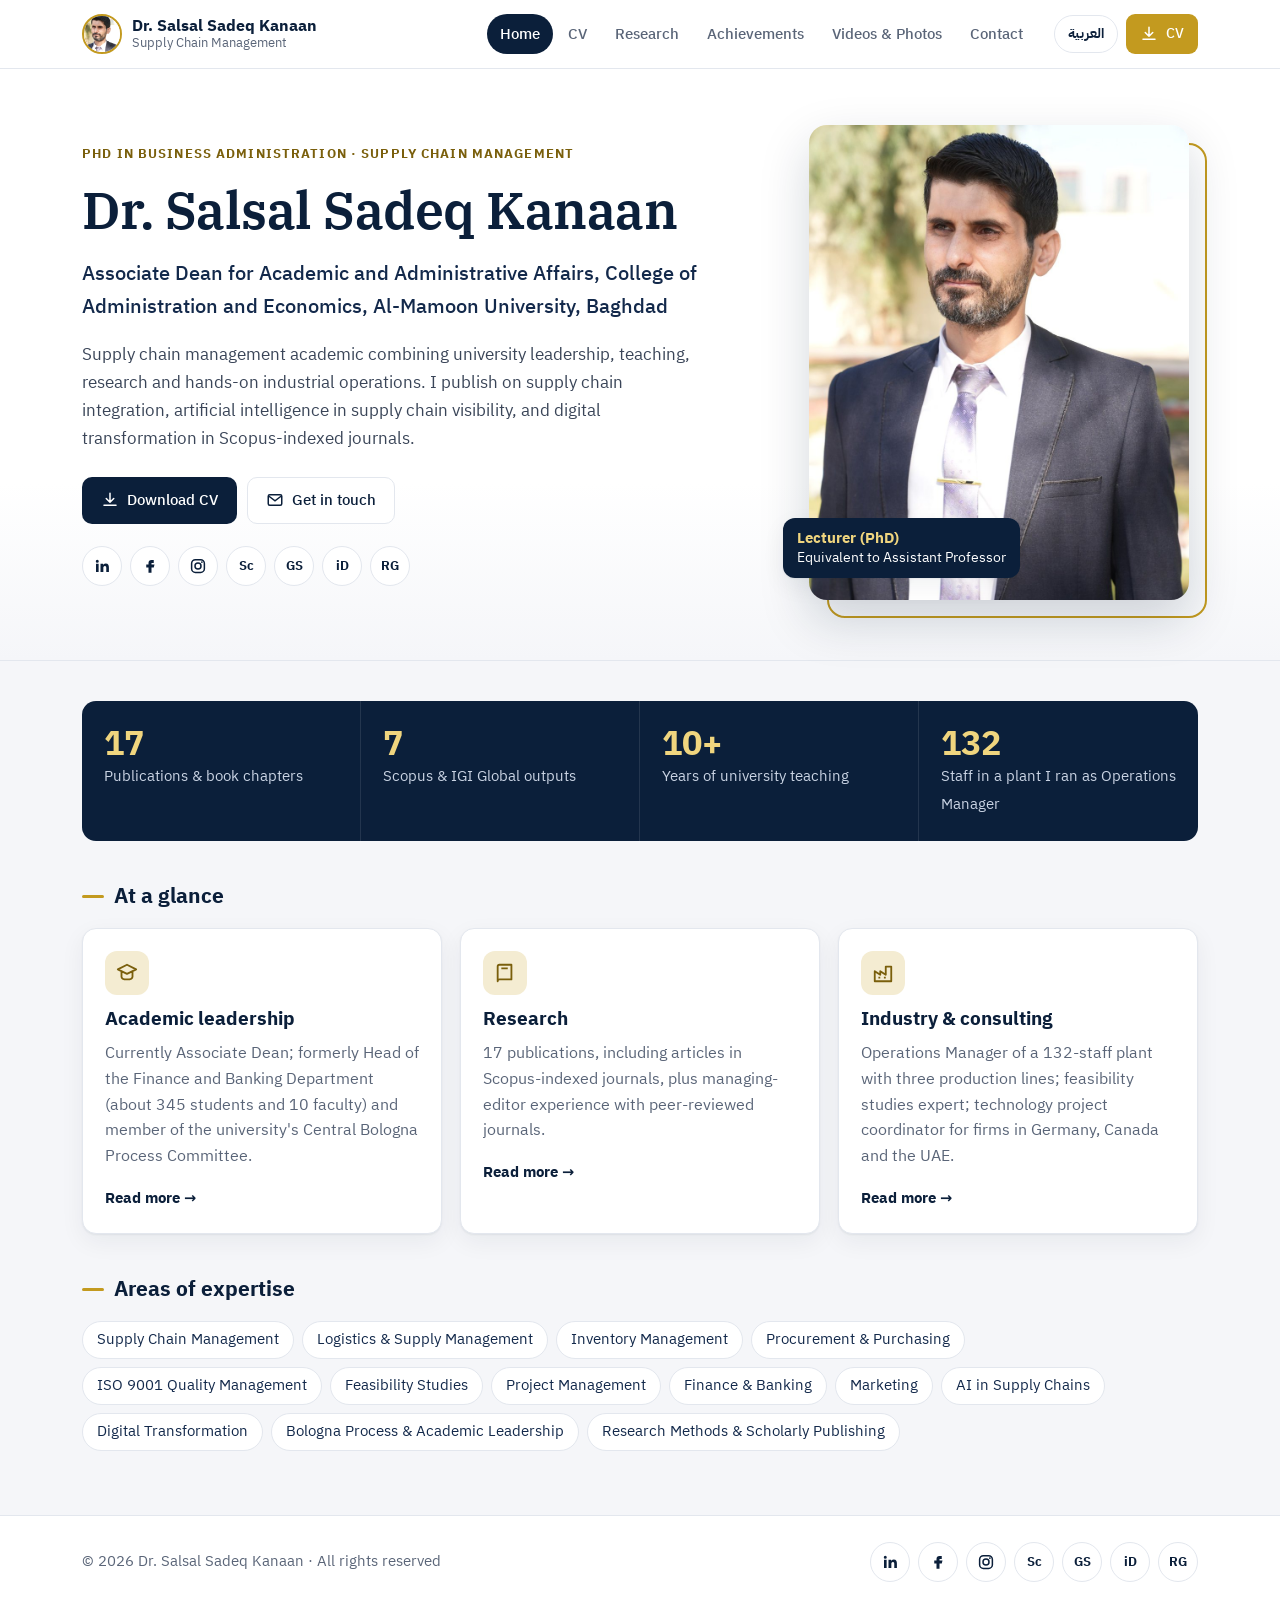
==== en/index.html @ 73098667 "Add files via upload" ====
<!DOCTYPE html>
<html lang="en" dir="ltr">
<head>
<meta charset="utf-8">
<meta name="viewport" content="width=device-width, initial-scale=1">
<title>Dr. Salsal Sadeq Kanaan | Supply Chain Management Academic, Al-Mamoon University</title>
<meta name="description" content="Official website of Dr. Salsal Sadeq Kanaan, PhD in Business Administration (Supply Chain Management) and Associate Dean of the College of Administration and Economics, Al-Mamoon University, Baghdad. CV, Scopus publications, achievements and videos.">
<meta name="author" content="Salsal Sadeq Kanaan">
<meta name="robots" content="index, follow, max-image-preview:large">
<!-- Google Search Console: paste the verification tag here -->
<link rel="canonical" href="https://drsalsalkanaan.github.io/en/">
<link rel="alternate" hreflang="ar" href="https://drsalsalkanaan.github.io/">
<link rel="alternate" hreflang="en" href="https://drsalsalkanaan.github.io/en/">
<link rel="alternate" hreflang="x-default" href="https://drsalsalkanaan.github.io/">
<meta property="og:type" content="profile">
<meta property="og:title" content="Dr. Salsal Sadeq Kanaan | Supply Chain Management Academic, Al-Mamoon University">
<meta property="og:description" content="Official website of Dr. Salsal Sadeq Kanaan, PhD in Business Administration (Supply Chain Management) and Associate Dean of the College of Administration and Economics, Al-Mamoon University, Baghdad. CV, Scopus publications, achievements and videos.">
<meta property="og:url" content="https://drsalsalkanaan.github.io/en/">
<meta property="og:image" content="https://drsalsalkanaan.github.io/assets/img/og-image.jpg">
<meta property="og:image:width" content="1200"><meta property="og:image:height" content="630">
<meta property="og:locale" content="en_US">
<meta property="profile:first_name" content="Salsal"><meta property="profile:last_name" content="Kanaan">
<meta name="twitter:card" content="summary_large_image">
<meta name="theme-color" content="#0b1f3a">
<link rel="icon" href="../favicon.svg" type="image/svg+xml">
<link rel="apple-touch-icon" href="../assets/img/avatar.jpg">
<link rel="preload" href="../assets/fonts/ibm-plex-sans-arabic-latin-400-normal.woff2" as="font" type="font/woff2" crossorigin>
<link rel="stylesheet" href="../assets/css/style.css">
<script>document.documentElement.classList.add('js')</script>
<script type="application/ld+json">{"@context": "https://schema.org", "@graph": [{"@type": "Person", "@id": "https://drsalsalkanaan.github.io/#person", "name": "Salsal Sadeq Kanaan", "alternateName": ["Dr. Salsal Sadeq Kanaan", "Salsal Sadek Kanaan", "Salsal S. Kanaan", "Salsal Kanaan", "سلسل صادق كنعان", "د. سلسل صادق كنعان", "سلسل كنعان"], "honorificPrefix": "Dr.", "url": "https://drsalsalkanaan.github.io/", "image": "https://drsalsalkanaan.github.io/assets/img/portrait-hero.jpg", "jobTitle": "Associate Dean for Academic and Administrative Affairs", "description": "Official website of Dr. Salsal Sadeq Kanaan, PhD in Business Administration (Supply Chain Management) and Associate Dean of the College of Administration and Economics, Al-Mamoon University, Baghdad. CV, Scopus publications, achievements and videos.", "worksFor": {"@type": "CollegeOrUniversity", "name": "Al-Mamoon University", "alternateName": "جامعة المأمون", "address": {"@type": "PostalAddress", "addressLocality": "Baghdad", "addressCountry": "IQ"}}, "alumniOf": {"@type": "CollegeOrUniversity", "name": "Tartous University", "alternateName": "جامعة طرطوس"}, "hasCredential": {"@type": "EducationalOccupationalCredential", "credentialCategory": "degree", "name": "PhD in Business Administration (Supply Chain Management)"}, "knowsAbout": ["Supply Chain Management", "Logistics", "Procurement", "Inventory Management", "Feasibility Studies", "Project Management", "Finance and Banking", "Digital Transformation", "Artificial Intelligence in Supply Chains", "ISO 9001", "Academic Leadership", "إدارة سلسلة التوريد", "اللوجستيات", "دراسات الجدوى"], "knowsLanguage": ["ar", "en"], "email": "mailto:salsalkanaan1990@gmail.com", "sameAs": ["https://www.linkedin.com/in/dr-salsal-kanaan/", "https://www.facebook.com/salsal.sk/", "https://www.instagram.com/salsalkanaan/", "https://scholar.google.com/citations?user=IkMOCCoAAAAJ", "https://www.scopus.com/authid/detail.uri?authorId=60765984000", "https://orcid.org/0000-0002-7670-7403", "https://www.researchgate.net/profile/Salsal-Kanaan-3"]}, {"@type": "ProfilePage", "@id": "https://drsalsalkanaan.github.io/en/#page", "url": "https://drsalsalkanaan.github.io/en/", "name": "Dr. Salsal Sadeq Kanaan | Supply Chain Management Academic, Al-Mamoon University", "inLanguage": "en", "dateModified": "2026-11-08", "mainEntity": {"@id": "https://drsalsalkanaan.github.io/#person"}}, {"@type": "ScholarlyArticle", "headline": "Analysing the critical role of data governance in shaping Iraq's smart city future", "datePublished": "2026", "author": {"@id": "https://drsalsalkanaan.github.io/#person"}, "sameAs": "https://doi.org/10.1504/IJBIS.2026.153752"}, {"@type": "Chapter", "headline": "Assessing customer trust in AI-driven marketing: Strategies for enhanced customer experience", "datePublished": "2026", "author": {"@id": "https://drsalsalkanaan.github.io/#person"}, "sameAs": "https://doi.org/10.4018/979-8-2600-1508-7.ch005"}, {"@type": "ScholarlyArticle", "headline": "Supply chain integration based on big data, Internet of Things, marketing intelligence, and knowledge sharing: A case study of Snowa Company in Iran", "datePublished": "2025", "author": {"@id": "https://drsalsalkanaan.github.io/#person"}, "sameAs": "https://doi.org/10.1080/16258312.2025.2513214"}]}</script>
</head>
<body>
<header class="site-header">
 <div class="wrap hbar">
  <a class="brand" href="#home" data-tab="home"><img src="../assets/img/avatar.jpg" alt="" width="40" height="40"><span><b>Dr. Salsal Sadeq Kanaan</b><small>Supply Chain Management</small></span></a>
  <nav class="tabs" role="tablist" aria-label="Sections"><a class="tab" href="#home" data-tab="home" role="tab" aria-selected="true" aria-controls="home">Home</a><a class="tab" href="#cv" data-tab="cv" role="tab" aria-selected="false" aria-controls="cv">CV</a><a class="tab" href="#research" data-tab="research" role="tab" aria-selected="false" aria-controls="research">Research</a><a class="tab" href="#achievements" data-tab="achievements" role="tab" aria-selected="false" aria-controls="achievements">Achievements</a><a class="tab" href="#media" data-tab="media" role="tab" aria-selected="false" aria-controls="media">Videos & Photos</a><a class="tab" href="#contact" data-tab="contact" role="tab" aria-selected="false" aria-controls="contact">Contact</a></nav>
  <div class="hactions"><a class="lang" href="../" hreflang="ar" lang="ar">العربية</a>
  <a class="btn btn-gold btn-sm" href="../assets/cv/Salsal-Kanaan-CV-EN.pdf" download><svg viewBox="0 0 24 24" aria-hidden="true"><path d="M12 3v12m0 0-5-5m5 5 5-5M4 19h16" fill="none" stroke="currentColor" stroke-width="2" stroke-linecap="round" stroke-linejoin="round"/></svg><span>CV</span></a></div>
 </div>
</header>
<main>

<section id="home" class="panel active" role="tabpanel" aria-label="Home">
 <div class="hero"><div class="wrap hero-grid">
  <div>
   <span class="eyebrow">PhD in Business Administration · Supply Chain Management</span>
   <h1>Dr. Salsal Sadeq Kanaan</h1>
   <p class="role">Associate Dean for Academic and Administrative Affairs, College of Administration and Economics, Al-Mamoon University, Baghdad</p>
   <p class="lead">Supply chain management academic combining university leadership, teaching, research and hands-on industrial operations. I publish on supply chain integration, artificial intelligence in supply chain visibility, and digital transformation in Scopus-indexed journals.</p>
   <div class="ctas"><a class="btn btn-primary" href="../assets/cv/Salsal-Kanaan-CV-EN.pdf" download><svg viewBox="0 0 24 24" aria-hidden="true"><path d="M12 3v12m0 0-5-5m5 5 5-5M4 19h16" fill="none" stroke="currentColor" stroke-width="2" stroke-linecap="round" stroke-linejoin="round"/></svg>Download CV</a>
   <a class="btn btn-ghost" href="#contact" data-goto="contact"><svg viewBox="0 0 24 24" aria-hidden="true"><rect x="3" y="5" width="18" height="14" rx="2" fill="none" stroke="currentColor" stroke-width="2"/><path d="m4 7 8 6 8-6" fill="none" stroke="currentColor" stroke-width="2"/></svg>Get in touch</a></div>
   <div class="socials"><a class="soc" href="https://www.linkedin.com/in/dr-salsal-kanaan/" target="_blank" rel="me noopener" aria-label="LinkedIn" title="LinkedIn"><svg viewBox="0 0 24 24" aria-hidden="true"><path d="M4 9h3.5v11H4zM5.7 3.5a2 2 0 1 1 0 4 2 2 0 0 1 0-4zM10 9h3.4v1.6c.5-.9 1.7-1.9 3.5-1.9 3.6 0 4.3 2.3 4.3 5.4V20h-3.5v-5.2c0-1.3 0-2.9-1.8-2.9s-2.1 1.4-2.1 2.8V20H10z" fill="currentColor"/></svg></a><a class="soc" href="https://www.facebook.com/salsal.sk/" target="_blank" rel="me noopener" aria-label="Facebook" title="Facebook"><svg viewBox="0 0 24 24" aria-hidden="true"><path d="M14 8h3V4h-3a4 4 0 0 0-4 4v2H7v4h3v7h4v-7h3l1-4h-4V8z" fill="currentColor"/></svg></a><a class="soc" href="https://www.instagram.com/salsalkanaan/" target="_blank" rel="me noopener" aria-label="Instagram" title="Instagram"><svg viewBox="0 0 24 24" aria-hidden="true"><rect x="3.5" y="3.5" width="17" height="17" rx="5" fill="none" stroke="currentColor" stroke-width="2"/><circle cx="12" cy="12" r="4" fill="none" stroke="currentColor" stroke-width="2"/><circle cx="17.2" cy="6.8" r="1.2" fill="currentColor"/></svg></a><a class="soc" href="https://www.scopus.com/authid/detail.uri?authorId=60765984000" target="_blank" rel="me noopener" aria-label="Scopus" title="Scopus">Sc</a><a class="soc" href="https://scholar.google.com/citations?user=IkMOCCoAAAAJ" target="_blank" rel="me noopener" aria-label="Google Scholar" title="Google Scholar">GS</a><a class="soc" href="https://orcid.org/0000-0002-7670-7403" target="_blank" rel="me noopener" aria-label="ORCID" title="ORCID">iD</a><a class="soc" href="https://www.researchgate.net/profile/Salsal-Kanaan-3" target="_blank" rel="me noopener" aria-label="ResearchGate" title="ResearchGate">RG</a></div>
  </div>
  <div class="portrait"><img src="../assets/img/portrait-hero.jpg" alt="Dr. Salsal Sadeq Kanaan" width="900" height="1125" fetchpriority="high">
   <div class="badge-float"><b>Lecturer (PhD)</b>Equivalent to Assistant Professor</div></div>
 </div></div>
 <div class="wrap">
  <div class="stats"><div class="stat"><b dir="ltr">17</b><span>Publications & book chapters</span></div><div class="stat"><b dir="ltr">7</b><span>Scopus & IGI Global outputs</span></div><div class="stat"><b dir="ltr">10+</b><span>Years of university teaching</span></div><div class="stat"><b dir="ltr">132</b><span>Staff in a plant I ran as Operations Manager</span></div></div>
  <h2 class="sub">At a glance</h2>
  <div class="grid-3"><div class="card hl"><div class="ico"><svg viewBox="0 0 24 24" aria-hidden="true"><path d="M12 3 2 8l10 5 10-5-10-5zM6 10.5V16c0 1.7 2.7 3 6 3s6-1.3 6-3v-5.5" fill="none" stroke="currentColor" stroke-width="2" stroke-linejoin="round"/></svg></div><h3>Academic leadership</h3><p>Currently Associate Dean; formerly Head of the Finance and Banking Department (about 345 students and 10 faculty) and member of the university's Central Bologna Process Committee.</p><a class="link-more" href="#cv" data-goto="cv">Read more →</a></div><div class="card hl"><div class="ico"><svg viewBox="0 0 24 24" aria-hidden="true"><path d="M4 5a2 2 0 0 1 2-2h13v16H6a2 2 0 0 0-2 2zM4 5v16M8 7h7" fill="none" stroke="currentColor" stroke-width="2" stroke-linejoin="round"/></svg></div><h3>Research</h3><p>17 publications, including articles in Scopus-indexed journals, plus managing-editor experience with peer-reviewed journals.</p><a class="link-more" href="#research" data-goto="research">Read more →</a></div><div class="card hl"><div class="ico"><svg viewBox="0 0 24 24" aria-hidden="true"><path d="M3 21V10l6 4V10l6 4V5h6v16zM7 17h2m4 0h2" fill="none" stroke="currentColor" stroke-width="2" stroke-linejoin="round"/></svg></div><h3>Industry & consulting</h3><p>Operations Manager of a 132-staff plant with three production lines; feasibility studies expert; technology project coordinator for firms in Germany, Canada and the UAE.</p><a class="link-more" href="#cv" data-goto="cv">Read more →</a></div></div>
  <h2 class="sub">Areas of expertise</h2>
  <div class="chips"><span class="chip">Supply Chain Management</span><span class="chip">Logistics & Supply Management</span><span class="chip">Inventory Management</span><span class="chip">Procurement & Purchasing</span><span class="chip">ISO 9001 Quality Management</span><span class="chip">Feasibility Studies</span><span class="chip">Project Management</span><span class="chip">Finance & Banking</span><span class="chip">Marketing</span><span class="chip">AI in Supply Chains</span><span class="chip">Digital Transformation</span><span class="chip">Bologna Process & Academic Leadership</span><span class="chip">Research Methods & Scholarly Publishing</span></div>
 </div>
</section>

<section id="cv" class="panel" role="tabpanel" aria-label="Curriculum Vitae"><div class="wrap">
 <div class="ptitle"><div><span class="eyebrow">CV</span><h2>Curriculum Vitae</h2><p>Education, academic leadership, teaching, and professional experience.</p></div>
 <a class="btn btn-primary" href="../assets/cv/Salsal-Kanaan-CV-EN.pdf" download><svg viewBox="0 0 24 24" aria-hidden="true"><path d="M12 3v12m0 0-5-5m5 5 5-5M4 19h16" fill="none" stroke="currentColor" stroke-width="2" stroke-linecap="round" stroke-linejoin="round"/></svg>Download CV</a></div>
 <h3 class="sub">Education</h3><div class="grid-3"><div class="card edu"><span class="deg">PhD</span><h3>PhD in Business Administration (Supply Chain Management)</h3><div class="meta">Tartous University, Syria · 2016–2019 · Excellent (90%)</div><p class=thesis>Dissertation: The Role of Supply Chain Integration in Firm Performance: A Survey of Pharmaceutical Companies in Syria.</p></div><div class="card edu"><span class="deg">MSc</span><h3>MSc in Business Administration</h3><div class="meta">Tartous University, Syria · 2013–2016 · Excellent (88.8%)</div><p class=thesis>Thesis: The Role of Administrative Leadership in Crisis Management: A Study of Tourism Organizations on the Syrian Coast.</p></div><div class="card edu"><span class="deg">BSc</span><h3>BSc in Economics (Business Administration)</h3><div class="meta">Tartous University, Syria · 2008–2012 · Very Good (82.82%)</div></div></div>
 <h3 class="sub">Academic Leadership & Administration</h3><ol class="tl"><li class="tl-item now"><div class="tl-card"><div class="tl-head"><h3>Associate Dean for Academic and Administrative Affairs</h3><span class="when">Sep 2026 – Present</span></div><p class="where">College of Administration and Economics, Al-Mamoon University, Iraq</p><ul><li>Lead academic planning: develop teaching plans, coordinate timetables and oversee each department's implementation.</li><li>Manage final examinations, the handling of examination papers and the release of grades.</li><li>Chair the college's disciplinary committee and various administrative committees.</li><li>Supervise student activities and student psychological counseling.</li></ul></div></li><li class="tl-item"><div class="tl-card"><div class="tl-head"><h3>Head of Department, Finance and Banking</h3><span class="when">Sep 2025 – Sep 2026</span></div><p class="where">Al-Mamoon University, Iraq</p><ul><li>Led a department of about 345 students and 10 faculty members across academic and administrative affairs.</li><li>Supervised the Student Information System and Bologna Process implementation.</li><li>Organized practical training, student volunteer campaigns, trips and activities.</li><li>Coordinated agreements and conferences with Malaysian universities on behalf of the University Presidency.</li></ul></div></li><li class="tl-item"><div class="tl-card"><div class="tl-head"><h3>Member, Purchasing and Supply Committee</h3><span class="when">Sep 2025 – Sep 2026</span></div><p class="where">Al-Mamoon University, Iraq</p><ul><li>Designed the university's purchasing procedure and tracked departmental requirements.</li><li>Worked with about 20 suppliers a year, soliciting quotations and exploring the market with Finance and the warehouses.</li></ul></div></li><li class="tl-item"><div class="tl-card"><div class="tl-head"><h3>Member, Central Committee for the Bologna Process</h3><span class="when">2023 – 2025</span></div><p class="where">Al-Mamoon University, Iraq</p><ul><li>Direct supervisor of Bologna Process implementation in the Accounting Department.</li></ul></div></li></ol>
 <h3 class="sub">Teaching Experience</h3><ol class="tl"><li class="tl-item"><div class="tl-card"><div class="tl-head"><h3>Lecturer, Department of Business Administration</h3><span class="when">Nov 2023 – Sep 2025</span></div><p class="where">Al-Mamoon University, Iraq</p><ul><li>Courses: Supply (Logistics) Management; Inventory Management; Principles of Management; Principles of Marketing; Marketing Research; Statistics I & II; Research Methodology and Ethics; Readings in Management and in Finance & Banking (English); Computer Applications.</li><li>Supervised 4–5 graduation project groups each year.</li><li>Member of the Scientific Committee and the Academic Advising Committee, Finance and Banking.</li></ul></div></li><li class="tl-item"><div class="tl-card"><div class="tl-head"><h3>Faculty Member, Department of Business Administration</h3><span class="when">2022 – Oct 2023</span></div><p class="where">Tartous University, Syria</p><ul><li>Courses: Modern Trends in Marketing (Master's); Supply Chain Management; Quality Management; Administrative Development; Financial Management; Customer Service; Human Resource Management; Economic Feasibility Studies.</li><li>Taught at the postgraduate level.</li></ul></div></li><li class="tl-item"><div class="tl-card"><div class="tl-head"><h3>Lecturer, Faculty of Tourism</h3><span class="when">From 2015</span></div><p class="where">Tartous University, Syria</p><ul><li>Courses: Cost Accounting; Crisis Management; Tourism Market Research; Tourism Marketing.</li></ul></div></li></ol>
 <h3 class="sub">Industry & Consulting Experience</h3><ol class="tl"><li class="tl-item"><div class="tl-card"><div class="tl-head"><h3>Technical Project Manager (remote)</h3><span class="when">Jan 2023 – Apr 2023</span></div><p class="where">Mar7ba, Canada</p><ul><li>Led the editorial team of a content website and managed the design of a real-estate e-commerce platform, an advertising app and a digital game.</li></ul></div></li><li class="tl-item"><div class="tl-card"><div class="tl-head"><h3>Feasibility Studies Expert</h3><span class="when">May 2022 – Jan 2023</span></div><p class="where">With a UAE-based consultancy, Abu Dhabi</p><ul><li>Prepared feasibility studies for investment projects, including an expansion study for a vehicle maintenance center for Green Mountains Environmental Services.</li></ul></div></li><li class="tl-item"><div class="tl-card"><div class="tl-head"><h3>Projects Coordinator & Sales Supervisor (remote, full-time)</h3><span class="when">2021 – 2022</span></div><p class="where">DASTN IT Solutions, Berlin, Germany</p><ul><li>Delivered technology projects (mobile apps, websites, desktop software) by coordinating between the technical supplier and the client.</li><li>Directed the sales team, generated leads, built proposals and quotations, and managed contracting.</li></ul></div></li><li class="tl-item"><div class="tl-card"><div class="tl-head"><h3>Operations Manager (full-time)</h3><span class="when">Apr 2018 – 2021</span></div><p class="where">The Innovative Company for Cosmetics Manufacturing, Tartous, Syria</p><ul><li>Ran operations of a plant with 132 staff and three production lines: creams, liquids & sanitizers, and shampoo.</li><li>Implemented Board decisions and the investment plan; ensured production planning and resource readiness.</li><li>Ensured the quality management system was applied in line with ISO 9001:2015.</li><li>Coordinated the accounting, marketing, production and warehouse managers.</li></ul></div></li><li class="tl-item"><div class="tl-card"><div class="tl-head"><h3>Marketer (part-time)</h3><span class="when">Apr 2016 – Apr 2017</span></div><p class="where">Syrian British Training Center (SBC), Tartous</p><ul><li>Marketed training courses to university students through social media and helped deliver courses.</li></ul></div></li></ol>
</div></section>

<section id="research" class="panel" role="tabpanel" aria-label="Research & Publications"><div class="wrap">
 <div class="ptitle"><div><span class="eyebrow">Research</span><h2>Research & Publications</h2><p>Peer-reviewed work in Scopus-indexed and regional journals on supply chains, artificial intelligence, marketing and management.</p></div></div>
 <div class="profiles"><a class="profile" href="https://www.scopus.com/authid/detail.uri?authorId=60765984000" target="_blank" rel="me noopener"><span class="pi" style="background:#e9711c">Sc</span><span><b class="ltr" dir="ltr">Scopus</b><small>Author ID</small></span></a><a class="profile" href="https://scholar.google.com/citations?user=IkMOCCoAAAAJ" target="_blank" rel="me noopener"><span class="pi" style="background:#4285f4">GS</span><span><b class="ltr" dir="ltr">Google Scholar</b><small>Citations</small></span></a><a class="profile" href="https://orcid.org/0000-0002-7670-7403" target="_blank" rel="me noopener"><span class="pi" style="background:#a6ce39">iD</span><span><b class="ltr" dir="ltr">ORCID</b><small>Persistent ID</small></span></a><a class="profile" href="https://www.researchgate.net/profile/Salsal-Kanaan-3" target="_blank" rel="me noopener"><span class="pi" style="background:#00ccbb">RG</span><span><b class="ltr" dir="ltr">ResearchGate</b><small>Research profile</small></span></a></div>
 <h3 class="sub">Research interests</h3>
 <div class="chips"><span class="chip gold">Supply chain integration</span><span class="chip gold">AI & supply chain visibility</span><span class="chip gold">IoT & big data analytics</span><span class="chip gold">Digital transformation</span><span class="chip gold">Marketing intelligence & customer experience</span><span class="chip gold">Smart cities & data governance</span><span class="chip gold">Leadership & crisis management</span></div>
 <h3 class="sub">Publication list (17)</h3>
 <div class="filters"><button class="filter" type="button" data-filter="all" aria-pressed="true">All</button><button class="filter" type="button" data-filter="scopus" aria-pressed="false">Scopus</button><button class="filter" type="button" data-filter="chapter" aria-pressed="false">Book chapter</button><button class="filter" type="button" data-filter="other" aria-pressed="false">Other peer-reviewed</button></div>
 <ol class="pubs"><li class="pub" data-type="scopus"><div class="yr">2026</div><div><h3>Analysing the critical role of data governance in shaping Iraq's smart city future</h3><p class="auth">Jebur, M. A., <strong>Kanaan, S. S.</strong>, & Assaad, A. S.</p><p class="venue">International Journal of Business Information Systems, 51(8), 1–18</p><div class="tags"><span class="tag scopus">Scopus</span><a class="doi ltr" dir="ltr" href="https://doi.org/10.1504/IJBIS.2026.153752" target="_blank" rel="noopener">DOI: 10.1504/IJBIS.2026.153752</a></div></div></li><li class="pub" data-type="chapter"><div class="yr">2026</div><div><h3>Assessing customer trust in AI-driven marketing: Strategies for enhanced customer experience</h3><p class="auth">Assaad, A. S., Abdullah, S. N., <strong>Kanaan, S. S.</strong>, & Mohssen, R.</p><p class="venue">In Mitigating Risk and Building Customer Trust Through Responsible AI Practices in Marketing. IGI Global Scientific Publishing</p><div class="tags"><span class="tag chapter">Book chapter</span><a class="doi ltr" dir="ltr" href="https://doi.org/10.4018/979-8-2600-1508-7.ch005" target="_blank" rel="noopener">DOI: 10.4018/979-8-2600-1508-7.ch005</a></div></div></li><li class="pub" data-type="scopus"><div class="yr">2025</div><div><h3>Supply chain integration based on big data, Internet of Things, marketing intelligence, and knowledge sharing: A case study of Snowa Company in Iran</h3><p class="auth">Assaad, A. S., & <strong>Kanaan, S. S.</strong></p><p class="venue">Supply Chain Forum: An International Journal</p><div class="tags"><span class="tag scopus">Scopus</span><a class="doi ltr" dir="ltr" href="https://doi.org/10.1080/16258312.2025.2513214" target="_blank" rel="noopener">DOI: 10.1080/16258312.2025.2513214</a></div></div></li><li class="pub" data-type="scopus"><div class="yr">2025</div><div><h3>The impact of artificial intelligence on supply chain visibility and decision-making</h3><p class="auth"><strong>Kanaan, S. S.</strong>, Zreqa, W., Mhanna, B., Assaad, A., & Ali, H.</p><p class="venue">International Journal of Logistics Systems and Management</p><div class="tags"><span class="tag scopus">Scopus</span></div></div></li><li class="pub" data-type="scopus"><div class="yr">2025</div><div><h3>Sustained competitive advantage based on Internet of Things, marketing intelligence, customer experience management, and innovation capability: A case study of Snowa Company</h3><p class="auth">Assaad, A., <strong>Kanaan, S. S.</strong>, & Ghanem, L.</p><p class="venue">International Journal of Business Excellence</p><div class="tags"><span class="tag scopus">Scopus</span></div></div></li><li class="pub" data-type="scopus"><div class="yr">2025</div><div><h3>Determinants of engagement with health insurance mobile apps to enhance the quality of life</h3><p class="auth">Omran, W., & <strong>Kanaan, S. S.</strong></p><p class="venue">International Journal of Applied Management Science</p><div class="tags"><span class="tag scopus">Scopus</span></div></div></li><li class="pub" data-type="scopus"><div class="yr">2025</div><div><h3>The impact of virtual experience marketing in exploiting customer needs to enhance interaction and ensure brand loyalty: A case study of a home appliances and electronics company</h3><p class="auth">Mohammed, N. Q., Saadi, S. N., Mohammed, S. K., & <strong>Kanaan, S. S.</strong></p><p class="venue">International Journal of Humanities Education</p><div class="tags"><span class="tag scopus">Scopus</span></div></div></li><li class="pub" data-type="other"><div class="yr">2025</div><div><h3>Auditor professional care in light of digitization and artificial intelligence and its impact on audit quality in Iraqi banks</h3><p class="auth">Alsaeedi, A. M. A., <strong>Kanaan, S. S.</strong>, Mhanna, B., & Rashed, S. K.</p><p class="venue">Journal of Warith Al-Anbiyaa University, (105)</p><div class="tags"><span class="tag other">Peer-reviewed</span></div></div></li><li class="pub" data-type="other"><div class="yr">2025</div><div><h3>The role of program budgeting in developing performance efficiency in Iraqi government institutions</h3><p class="auth"><strong>Kanaan, S. S.</strong>, Mohammed, A. M., Rashed, S. K., Alsaeedi, A., & Ali, H. N.</p><p class="venue">Journal of Human Development and Education for Specialized Research</p><div class="tags"><span class="tag other">Peer-reviewed</span></div></div></li><li class="pub" data-type="other"><div class="yr">2020</div><div><h3>The impact of the ethical behavior of pharmaceutical company representatives on customer trust: A survey of pharmacists in Tartous</h3><p class="auth"><strong>Kanaan, S. S.</strong></p><p class="venue">Tartous University Journal, 4(6)</p><div class="tags"><span class="tag other">Peer-reviewed</span></div></div></li><li class="pub" data-type="other"><div class="yr">2019</div><div><h3>The impact of external supply chain integration on operational performance: A survey of pharmaceutical companies in Tartous</h3><p class="auth"><strong>Kanaan, S. S.</strong></p><p class="venue">Tartous University Journal, (3)</p><div class="tags"><span class="tag other">Peer-reviewed</span></div></div></li><li class="pub" data-type="other"><div class="yr">2019</div><div><h3>The impact of internal supply chain integration on company flexibility: A case study of the Golden Company</h3><p class="auth"><strong>Kanaan, S. S.</strong>, Chiha, A., & Suliman, N.</p><p class="venue">Tartous University Journal, 3(1)</p><div class="tags"><span class="tag other">Peer-reviewed</span></div></div></li><li class="pub" data-type="other"><div class="yr">2018</div><div><h3>The status of internal and external supply chain integration: A case study of KARPIEL Company</h3><p class="auth"><strong>Kanaan, S. S.</strong>, Chiha, A., & Suliman, N.</p><p class="venue">Tartous University Journal, 2(1)</p><div class="tags"><span class="tag other">Peer-reviewed</span></div></div></li><li class="pub" data-type="other"><div class="yr">2017</div><div><h3>The status of internal supply chain integration at Tartous Cement Company</h3><p class="auth"><strong>Kanaan, S. S.</strong>, Chiha, A., & Suliman, N.</p><p class="venue">International Journal of Social Science and Economic Research, 2(1)</p><div class="tags"><span class="tag other">Peer-reviewed</span></div></div></li><li class="pub" data-type="other"><div class="yr">2017</div><div><h3>The effect of the physical service environment on customer satisfaction: A survey of hotels in Tartous Governorate</h3><p class="auth"><strong>Kanaan, S. S.</strong>, Chiha, A., & Suliman, N.</p><p class="venue">Tartous University Journal, 1(1)</p><div class="tags"><span class="tag other">Peer-reviewed</span></div></div></li><li class="pub" data-type="other"><div class="yr">2016</div><div><h3>The effect of incentives on job satisfaction: A case study of Tartous Cement Plant</h3><p class="auth"><strong>Kanaan, S. S.</strong></p><p class="venue">Al-Baath University Journal, 38</p><div class="tags"><span class="tag other">Peer-reviewed</span></div></div></li><li class="pub" data-type="other"><div class="yr">2014</div><div><h3>Preferred leadership traits from the perspective of administrators in tourism organizations in Tartous: An exploratory study</h3><p class="auth"><strong>Kanaan, S. S.</strong>, & Dayoub, M.</p><p class="venue">Tishreen University Journal, 37(1)</p><div class="tags"><span class="tag other">Peer-reviewed</span></div></div></li></ol>
</div></section>

<section id="achievements" class="panel" role="tabpanel" aria-label="Achievements & Professional Service"><div class="wrap">
 <div class="ptitle"><div><span class="eyebrow">Achievements</span><h2>Achievements & Professional Service</h2><p>Awards, editorial work for scholarly journals, conferences, skills and training.</p></div></div>
 <h3 class="sub">Awards & Recognition</h3><div class="grid-2"><div class="card award"><div class="medal"><svg viewBox="0 0 24 24" aria-hidden="true"><circle cx="12" cy="14" r="6" fill="none" stroke="currentColor" stroke-width="2"/><path d="m9 3 3 5 3-5" fill="none" stroke="currentColor" stroke-width="2"/><path d="m12 11 1 2 2 .3-1.5 1.4.4 2.1-1.9-1-1.9 1 .4-2.1L9 13.3l2-.3z" fill="currentColor"/></svg></div><div><h3>Certificate of Appreciation, Dean of the College of Administration and Economics, Al-Mamoon University</h3><p>For high results achieved by Finance and Banking students in the joint examination with private universities and Al-Iraqia University · May 2026</p></div></div><div class="card award"><div class="medal"><svg viewBox="0 0 24 24" aria-hidden="true"><circle cx="12" cy="14" r="6" fill="none" stroke="currentColor" stroke-width="2"/><path d="m9 3 3 5 3-5" fill="none" stroke="currentColor" stroke-width="2"/><path d="m12 11 1 2 2 .3-1.5 1.4.4 2.1-1.9-1-1.9 1 .4-2.1L9 13.3l2-.3z" fill="currentColor"/></svg></div><div><h3>Certificate of Appreciation, President of Al-Mamoon University</h3><p>For supporting and managing the Bologna Process and examination committees of the Accounting and Finance & Banking departments · Oct 2025</p></div></div></div>
 <h3 class="sub">Editorial & Professional Service</h3><ol class="tl"><li class="tl-item"><div class="tl-card"><div class="tl-head"><h3>Managing Editor</h3><span class="when">Jan 2025 – 2026</span></div><p class="where">Journal of Human Development and Education for Specialized Research, Malaysia</p><ul><li>Led the editorial team and the online manuscript system, organized workshops and conferences, and worked toward international indexing.</li></ul></div></li><li class="tl-item"><div class="tl-card"><div class="tl-head"><h3>Deputy Managing Editor</h3><span class="when">2022 – 2025</span></div><p class="where">Same journal</p><ul><li>Managed the manuscript system and contributed to workshops, conferences and indexing.</li></ul></div></li><li class="tl-item"><div class="tl-card"><div class="tl-head"><h3>Acting Managing Editor</h3><span class="when">Oct 2023 – Sep 2025</span></div><p class="where">Al-Sharai' Journal for Legal Studies, Baghdad</p><ul><li>Worked to include the journal in citation indices such as the Arab Impact Factor; issued acceptance letters; ran Turnitin similarity checks.</li></ul></div></li><li class="tl-item now"><div class="tl-card"><div class="tl-head"><h3>Editorial Board Member</h3><span class="when">Oct 2023 – Present</span></div><p class="where">Research Journal of Business and Economics, Bluemark Publishers, London</p></div></li><li class="tl-item"><div class="tl-card"><div class="tl-head"><h3>Vice Chairman</h3><span class="when">2023 – 2025</span></div><p class="where">United International Training Council, Malaysia</p><ul><li>Developed management plans, directed committees, designed committee elections and ran meetings online.</li></ul></div></li></ol>
 <ul class="simple-list"><li>Reviewer, Al-Mamoon University Journal, Iraq.</li><li>Workshop facilitator on research methodology and scholarly publication skills.</li><li>Graduate Studies Representative on the College Council, National Union of Syrian Students, Tartous University (2015–2018).</li></ul>
 <h3 class="sub">Conferences</h3><div class="card"><ul class="simple-list"><li>Member of the Scientific Committee, Conference on the Role of Islamic Banking in Financing Development, Tissemsilt University, Algeria (Aug 2025).</li><li>Participant, First Annual Scientific Conference of Warith Al-Anbiyaa University: Challenges of Sustainable Development Partnerships in the Age of AI (Apr 2025).</li><li>Participant in three international online scientific conferences on research and development (Jul–Dec 2023).</li></ul></div>
 <h3 class="sub">Skills & Systems</h3><div class="grid-2"><div class="card skill-group"><h3>Academic systems</h3><div class="chips"><span class=chip>Student Information System (SIS)</span><span class=chip>Bologna Process implementation</span><span class=chip>Online journal management systems</span><span class=chip>Turnitin</span></div></div><div class="card skill-group"><h3>Business systems</h3><div class="chips"><span class=chip>Odoo ERP</span><span class=chip>Al-Ameen accounting software</span></div></div><div class="card skill-group"><h3>Analysis & IT</h3><div class="chips"><span class=chip>SPSS</span><span class=chip>ICDL</span></div></div><div class="card skill-group"><h3>Management</h3><div class="chips"><span class=chip>ISO 9001 quality management</span><span class=chip>Feasibility studies</span><span class=chip>Project coordination</span><span class=chip>Procurement procedures</span></div></div></div>
 <div class="grid-2" style="margin-top:18px">
  <div class="card"><h3 class="sub" style="margin-top:0">Training</h3><ul class="simple-list"><li>Digital Teaching course, University of Technology, Iraq.</li><li>Market Skills Diploma.</li><li>Start Your Own Business program.</li><li>AI tools for scientific research (Schobot).</li><li>Sixteen international online workshops on research management and scholarly publishing, Malaysian Institute of Science and Development (2023).</li></ul></div>
  <div class="card"><h3 class="sub" style="margin-top:0">Languages</h3><ul class="simple-list"><li>Arabic: native.</li><li>English: intermediate (B1); preparing for IELTS.</li></ul></div>
 </div>
</div></section>

<section id="media" class="panel" role="tabpanel" aria-label="Videos & Photos"><div class="wrap">
 <div class="ptitle"><div><span class="eyebrow">Videos & Photos</span><h2>Videos & Photos</h2><p>Clips and posts from my Facebook and Instagram, and photos from academic and student activities.</p></div>
 <div class="socials"><a class="soc" href="https://www.facebook.com/salsal.sk/" target="_blank" rel="me noopener" aria-label="Facebook"><svg viewBox="0 0 24 24" aria-hidden="true"><path d="M14 8h3V4h-3a4 4 0 0 0-4 4v2H7v4h3v7h4v-7h3l1-4h-4V8z" fill="currentColor"/></svg></a><a class="soc" href="https://www.instagram.com/salsalkanaan/" target="_blank" rel="me noopener" aria-label="Instagram"><svg viewBox="0 0 24 24" aria-hidden="true"><rect x="3.5" y="3.5" width="17" height="17" rx="5" fill="none" stroke="currentColor" stroke-width="2"/><circle cx="12" cy="12" r="4" fill="none" stroke="currentColor" stroke-width="2"/><circle cx="17.2" cy="6.8" r="1.2" fill="currentColor"/></svg></a><a class="soc" href="https://www.linkedin.com/in/dr-salsal-kanaan/" target="_blank" rel="me noopener" aria-label="LinkedIn"><svg viewBox="0 0 24 24" aria-hidden="true"><path d="M4 9h3.5v11H4zM5.7 3.5a2 2 0 1 1 0 4 2 2 0 0 1 0-4zM10 9h3.4v1.6c.5-.9 1.7-1.9 3.5-1.9 3.6 0 4.3 2.3 4.3 5.4V20h-3.5v-5.2c0-1.3 0-2.9-1.8-2.9s-2.1 1.4-2.1 2.8V20H10z" fill="currentColor"/></svg></a></div></div>
 
<h3 class="sub">Videos</h3>
<div class="vgrid"><article class="vcard"><button class="vposter" type="button" data-href="https://www.facebook.com/share/r/1MKYRhFkFV/" aria-label="Play: Reel 1"><span class="vk">Reel</span><span class="play"><svg viewBox="0 0 24 24" aria-hidden="true"><path d="M7 4.5v15l13-7.5z" fill="currentColor"/></svg></span><span class="vt">Reel 1</span></button><div class="vfoot"><span>Facebook</span><a href="https://www.facebook.com/share/r/1MKYRhFkFV/" target="_blank" rel="noopener">Open on Facebook ↗</a></div></article><article class="vcard"><button class="vposter" type="button" data-href="https://www.facebook.com/share/v/1CXt5ViUuQ/" aria-label="Play: Video 2"><span class="vk">Video</span><span class="play"><svg viewBox="0 0 24 24" aria-hidden="true"><path d="M7 4.5v15l13-7.5z" fill="currentColor"/></svg></span><span class="vt">Video 2</span></button><div class="vfoot"><span>Facebook</span><a href="https://www.facebook.com/share/v/1CXt5ViUuQ/" target="_blank" rel="noopener">Open on Facebook ↗</a></div></article><article class="vcard"><button class="vposter" type="button" data-href="https://www.facebook.com/share/r/19eRVQfNKT/" aria-label="Play: Reel 3"><span class="vk">Reel</span><span class="play"><svg viewBox="0 0 24 24" aria-hidden="true"><path d="M7 4.5v15l13-7.5z" fill="currentColor"/></svg></span><span class="vt">Reel 3</span></button><div class="vfoot"><span>Facebook</span><a href="https://www.facebook.com/share/r/19eRVQfNKT/" target="_blank" rel="noopener">Open on Facebook ↗</a></div></article><article class="vcard"><button class="vposter" type="button" data-href="https://www.facebook.com/share/r/1E2w2yC61q/" aria-label="Play: Reel 4"><span class="vk">Reel</span><span class="play"><svg viewBox="0 0 24 24" aria-hidden="true"><path d="M7 4.5v15l13-7.5z" fill="currentColor"/></svg></span><span class="vt">Reel 4</span></button><div class="vfoot"><span>Facebook</span><a href="https://www.facebook.com/share/r/1E2w2yC61q/" target="_blank" rel="noopener">Open on Facebook ↗</a></div></article><article class="vcard"><button class="vposter" type="button" data-href="https://www.facebook.com/share/v/19quoENSSK/" aria-label="Play: Video 5"><span class="vk">Video</span><span class="play"><svg viewBox="0 0 24 24" aria-hidden="true"><path d="M7 4.5v15l13-7.5z" fill="currentColor"/></svg></span><span class="vt">Video 5</span></button><div class="vfoot"><span>Facebook</span><a href="https://www.facebook.com/share/v/19quoENSSK/" target="_blank" rel="noopener">Open on Facebook ↗</a></div></article><article class="vcard"><button class="vposter" type="button" data-href="https://www.facebook.com/share/v/1Fq3xPgddH/" aria-label="Play: Video 6"><span class="vk">Video</span><span class="play"><svg viewBox="0 0 24 24" aria-hidden="true"><path d="M7 4.5v15l13-7.5z" fill="currentColor"/></svg></span><span class="vt">Video 6</span></button><div class="vfoot"><span>Facebook</span><a href="https://www.facebook.com/share/v/1Fq3xPgddH/" target="_blank" rel="noopener">Open on Facebook ↗</a></div></article><article class="vcard"><button class="vposter" type="button" data-href="https://www.facebook.com/share/v/19q6jyR562/" aria-label="Play: Video 7"><span class="vk">Video</span><span class="play"><svg viewBox="0 0 24 24" aria-hidden="true"><path d="M7 4.5v15l13-7.5z" fill="currentColor"/></svg></span><span class="vt">Video 7</span></button><div class="vfoot"><span>Facebook</span><a href="https://www.facebook.com/share/v/19q6jyR562/" target="_blank" rel="noopener">Open on Facebook ↗</a></div></article><article class="vcard"><button class="vposter" type="button" data-href="https://www.facebook.com/share/r/1VnWFpZ9ZY/" aria-label="Play: Reel 8"><span class="vk">Reel</span><span class="play"><svg viewBox="0 0 24 24" aria-hidden="true"><path d="M7 4.5v15l13-7.5z" fill="currentColor"/></svg></span><span class="vt">Reel 8</span></button><div class="vfoot"><span>Facebook</span><a href="https://www.facebook.com/share/r/1VnWFpZ9ZY/" target="_blank" rel="noopener">Open on Facebook ↗</a></div></article><article class="vcard"><button class="vposter" type="button" data-href="https://www.facebook.com/share/r/1HAGHWWvcu/" aria-label="Play: Reel 9"><span class="vk">Reel</span><span class="play"><svg viewBox="0 0 24 24" aria-hidden="true"><path d="M7 4.5v15l13-7.5z" fill="currentColor"/></svg></span><span class="vt">Reel 9</span></button><div class="vfoot"><span>Facebook</span><a href="https://www.facebook.com/share/r/1HAGHWWvcu/" target="_blank" rel="noopener">Open on Facebook ↗</a></div></article><article class="vcard"><button class="vposter" type="button" data-href="https://www.facebook.com/share/v/1F7Ya7y5rt/" aria-label="Play: Video 10"><span class="vk">Video</span><span class="play"><svg viewBox="0 0 24 24" aria-hidden="true"><path d="M7 4.5v15l13-7.5z" fill="currentColor"/></svg></span><span class="vt">Video 10</span></button><div class="vfoot"><span>Facebook</span><a href="https://www.facebook.com/share/v/1F7Ya7y5rt/" target="_blank" rel="noopener">Open on Facebook ↗</a></div></article><article class="vcard"><button class="vposter" type="button" data-href="https://www.facebook.com/share/v/1FVpjhu7SV/" aria-label="Play: Video 11"><span class="vk">Video</span><span class="play"><svg viewBox="0 0 24 24" aria-hidden="true"><path d="M7 4.5v15l13-7.5z" fill="currentColor"/></svg></span><span class="vt">Video 11</span></button><div class="vfoot"><span>Facebook</span><a href="https://www.facebook.com/share/v/1FVpjhu7SV/" target="_blank" rel="noopener">Open on Facebook ↗</a></div></article><article class="vcard"><button class="vposter" type="button" data-href="https://www.facebook.com/share/v/1LkzdGj5VW/" aria-label="Play: Video 12"><span class="vk">Video</span><span class="play"><svg viewBox="0 0 24 24" aria-hidden="true"><path d="M7 4.5v15l13-7.5z" fill="currentColor"/></svg></span><span class="vt">Video 12</span></button><div class="vfoot"><span>Facebook</span><a href="https://www.facebook.com/share/v/1LkzdGj5VW/" target="_blank" rel="noopener">Open on Facebook ↗</a></div></article><article class="vcard"><button class="vposter" type="button" data-href="https://www.facebook.com/share/v/1YRyMvfPzN/" aria-label="Play: Video 13"><span class="vk">Video</span><span class="play"><svg viewBox="0 0 24 24" aria-hidden="true"><path d="M7 4.5v15l13-7.5z" fill="currentColor"/></svg></span><span class="vt">Video 13</span></button><div class="vfoot"><span>Facebook</span><a href="https://www.facebook.com/share/v/1YRyMvfPzN/" target="_blank" rel="noopener">Open on Facebook ↗</a></div></article></div>
<h3 class="sub">From Instagram</h3>
<div class="insta"><blockquote class="instagram-media" data-instgrm-permalink="https://www.instagram.com/reel/DewSalgoMTL/?utm_source=ig_embed" data-instgrm-version="14"><a href="https://www.instagram.com/reel/DewSalgoMTL/" target="_blank" rel="noopener">Instagram</a></blockquote></div>
<h3 class="sub">Selected Facebook posts</h3>
<div class="posts"><a class="post" href="https://www.facebook.com/share/p/19nng5fpLe/" target="_blank" rel="noopener"><span class="fb"><svg viewBox="0 0 24 24" aria-hidden="true"><path d="M14 8h3V4h-3a4 4 0 0 0-4 4v2H7v4h3v7h4v-7h3l1-4h-4V8z" fill="currentColor"/></svg></span><b>Post 1</b><span class="arr">↗</span></a><a class="post" href="https://www.facebook.com/share/p/1D5kfcmkw8/" target="_blank" rel="noopener"><span class="fb"><svg viewBox="0 0 24 24" aria-hidden="true"><path d="M14 8h3V4h-3a4 4 0 0 0-4 4v2H7v4h3v7h4v-7h3l1-4h-4V8z" fill="currentColor"/></svg></span><b>Post 2</b><span class="arr">↗</span></a><a class="post" href="https://www.facebook.com/share/p/1WukF9MH7B/" target="_blank" rel="noopener"><span class="fb"><svg viewBox="0 0 24 24" aria-hidden="true"><path d="M14 8h3V4h-3a4 4 0 0 0-4 4v2H7v4h3v7h4v-7h3l1-4h-4V8z" fill="currentColor"/></svg></span><b>Post 3</b><span class="arr">↗</span></a><a class="post" href="https://www.facebook.com/share/p/1GoHgh7KuN/" target="_blank" rel="noopener"><span class="fb"><svg viewBox="0 0 24 24" aria-hidden="true"><path d="M14 8h3V4h-3a4 4 0 0 0-4 4v2H7v4h3v7h4v-7h3l1-4h-4V8z" fill="currentColor"/></svg></span><b>Post 4</b><span class="arr">↗</span></a><a class="post" href="https://www.facebook.com/share/p/1Byz6F9W4d/" target="_blank" rel="noopener"><span class="fb"><svg viewBox="0 0 24 24" aria-hidden="true"><path d="M14 8h3V4h-3a4 4 0 0 0-4 4v2H7v4h3v7h4v-7h3l1-4h-4V8z" fill="currentColor"/></svg></span><b>Post 5</b><span class="arr">↗</span></a><a class="post" href="https://www.facebook.com/share/p/1JHEkhgnJb/" target="_blank" rel="noopener"><span class="fb"><svg viewBox="0 0 24 24" aria-hidden="true"><path d="M14 8h3V4h-3a4 4 0 0 0-4 4v2H7v4h3v7h4v-7h3l1-4h-4V8z" fill="currentColor"/></svg></span><b>Post 6</b><span class="arr">↗</span></a><a class="post" href="https://www.facebook.com/salsal.sk/posts/pfbid032r8LE5P3rqDUZmAy2Y1ZKfP6XQSKGb7u9iMMNwzrbn2xpCVcFmiY14kNpAtvU2usl" target="_blank" rel="noopener"><span class="fb"><svg viewBox="0 0 24 24" aria-hidden="true"><path d="M14 8h3V4h-3a4 4 0 0 0-4 4v2H7v4h3v7h4v-7h3l1-4h-4V8z" fill="currentColor"/></svg></span><b>Post 7</b><span class="arr">↗</span></a><a class="post" href="https://www.facebook.com/share/p/1e8dJodS4k/" target="_blank" rel="noopener"><span class="fb"><svg viewBox="0 0 24 24" aria-hidden="true"><path d="M14 8h3V4h-3a4 4 0 0 0-4 4v2H7v4h3v7h4v-7h3l1-4h-4V8z" fill="currentColor"/></svg></span><b>Post 8</b><span class="arr">↗</span></a><a class="post" href="https://www.facebook.com/share/p/1Q8Adfk8eU/" target="_blank" rel="noopener"><span class="fb"><svg viewBox="0 0 24 24" aria-hidden="true"><path d="M14 8h3V4h-3a4 4 0 0 0-4 4v2H7v4h3v7h4v-7h3l1-4h-4V8z" fill="currentColor"/></svg></span><b>Post 9</b><span class="arr">↗</span></a><a class="post hidden" href="https://www.facebook.com/share/p/1JjtjpKeT2/" target="_blank" rel="noopener"><span class="fb"><svg viewBox="0 0 24 24" aria-hidden="true"><path d="M14 8h3V4h-3a4 4 0 0 0-4 4v2H7v4h3v7h4v-7h3l1-4h-4V8z" fill="currentColor"/></svg></span><b>Post 10</b><span class="arr">↗</span></a><a class="post hidden" href="https://www.facebook.com/share/p/1A9LNGSRre/" target="_blank" rel="noopener"><span class="fb"><svg viewBox="0 0 24 24" aria-hidden="true"><path d="M14 8h3V4h-3a4 4 0 0 0-4 4v2H7v4h3v7h4v-7h3l1-4h-4V8z" fill="currentColor"/></svg></span><b>Post 11</b><span class="arr">↗</span></a><a class="post hidden" href="https://www.facebook.com/share/p/1EyR5Lxqfz/" target="_blank" rel="noopener"><span class="fb"><svg viewBox="0 0 24 24" aria-hidden="true"><path d="M14 8h3V4h-3a4 4 0 0 0-4 4v2H7v4h3v7h4v-7h3l1-4h-4V8z" fill="currentColor"/></svg></span><b>Post 12</b><span class="arr">↗</span></a><a class="post hidden" href="https://www.facebook.com/share/p/1AB6a9yEu3/" target="_blank" rel="noopener"><span class="fb"><svg viewBox="0 0 24 24" aria-hidden="true"><path d="M14 8h3V4h-3a4 4 0 0 0-4 4v2H7v4h3v7h4v-7h3l1-4h-4V8z" fill="currentColor"/></svg></span><b>Post 13</b><span class="arr">↗</span></a><a class="post hidden" href="https://www.facebook.com/share/p/1Qm4RPVZ7c/" target="_blank" rel="noopener"><span class="fb"><svg viewBox="0 0 24 24" aria-hidden="true"><path d="M14 8h3V4h-3a4 4 0 0 0-4 4v2H7v4h3v7h4v-7h3l1-4h-4V8z" fill="currentColor"/></svg></span><b>Post 14</b><span class="arr">↗</span></a><a class="post hidden" href="https://www.facebook.com/share/p/1AAd6pCuqn/" target="_blank" rel="noopener"><span class="fb"><svg viewBox="0 0 24 24" aria-hidden="true"><path d="M14 8h3V4h-3a4 4 0 0 0-4 4v2H7v4h3v7h4v-7h3l1-4h-4V8z" fill="currentColor"/></svg></span><b>Post 15</b><span class="arr">↗</span></a><a class="post hidden" href="https://www.facebook.com/share/p/1ES1QSweQi/" target="_blank" rel="noopener"><span class="fb"><svg viewBox="0 0 24 24" aria-hidden="true"><path d="M14 8h3V4h-3a4 4 0 0 0-4 4v2H7v4h3v7h4v-7h3l1-4h-4V8z" fill="currentColor"/></svg></span><b>Post 16</b><span class="arr">↗</span></a><a class="post hidden" href="https://www.facebook.com/share/p/1Eue3rU8sn/" target="_blank" rel="noopener"><span class="fb"><svg viewBox="0 0 24 24" aria-hidden="true"><path d="M14 8h3V4h-3a4 4 0 0 0-4 4v2H7v4h3v7h4v-7h3l1-4h-4V8z" fill="currentColor"/></svg></span><b>Post 17</b><span class="arr">↗</span></a><a class="post hidden" href="https://www.facebook.com/share/p/1DtXyPzK28/" target="_blank" rel="noopener"><span class="fb"><svg viewBox="0 0 24 24" aria-hidden="true"><path d="M14 8h3V4h-3a4 4 0 0 0-4 4v2H7v4h3v7h4v-7h3l1-4h-4V8z" fill="currentColor"/></svg></span><b>Post 18</b><span class="arr">↗</span></a><a class="post hidden" href="https://www.facebook.com/share/p/19riEj1Nvy/" target="_blank" rel="noopener"><span class="fb"><svg viewBox="0 0 24 24" aria-hidden="true"><path d="M14 8h3V4h-3a4 4 0 0 0-4 4v2H7v4h3v7h4v-7h3l1-4h-4V8z" fill="currentColor"/></svg></span><b>Post 19</b><span class="arr">↗</span></a><a class="post hidden" href="https://www.facebook.com/share/p/1J8dAQF4uU/" target="_blank" rel="noopener"><span class="fb"><svg viewBox="0 0 24 24" aria-hidden="true"><path d="M14 8h3V4h-3a4 4 0 0 0-4 4v2H7v4h3v7h4v-7h3l1-4h-4V8z" fill="currentColor"/></svg></span><b>Post 20</b><span class="arr">↗</span></a><a class="post hidden" href="https://www.facebook.com/share/p/1A4HeuWGaj/" target="_blank" rel="noopener"><span class="fb"><svg viewBox="0 0 24 24" aria-hidden="true"><path d="M14 8h3V4h-3a4 4 0 0 0-4 4v2H7v4h3v7h4v-7h3l1-4h-4V8z" fill="currentColor"/></svg></span><b>Post 21</b><span class="arr">↗</span></a></div><div class="center"><button id="more-posts" class="btn btn-ghost" type="button">Show all posts (21)</button></div>
<h3 class="sub">Photos from activities</h3>
<div class="gallery"><figure><img src="../assets/img/seminar-panel.jpg" alt="On the panel of an academic seminar, Al-Mamoon University" loading="lazy" width="1600" height="1200"><figcaption>On the panel of an academic seminar, Al-Mamoon University</figcaption></figure><figure><img src="../assets/img/students-trip-baghdad.jpg" alt="With students on an outing in Baghdad" loading="lazy" width="1600" height="1200"><figcaption>With students on an outing in Baghdad</figcaption></figure><figure><img src="../assets/img/almamoon-faculty.jpg" alt="With faculty members at Al-Mamoon University" loading="lazy" width="1600" height="1200"><figcaption>With faculty members at Al-Mamoon University</figcaption></figure><figure><img src="../assets/img/library.jpg" alt="At the library" loading="lazy" width="1600" height="1200"><figcaption>At the library</figcaption></figure><figure><img src="../assets/img/field-visit-bank.jpg" alt="Field visit to a banking institution in Baghdad" loading="lazy" width="1600" height="1200"><figcaption>Field visit to a banking institution in Baghdad</figcaption></figure><figure><img src="../assets/img/students-football-team.jpg" alt="With the college team at a student sports event" loading="lazy" width="1600" height="1200"><figcaption>With the college team at a student sports event</figcaption></figure><figure><img src="../assets/img/almamoon-colleagues.jpg" alt="With colleagues at Al-Mamoon University" loading="lazy" width="1600" height="1200"><figcaption>With colleagues at Al-Mamoon University</figcaption></figure><figure><img src="../assets/img/seminar-audience.jpg" alt="Audience at an academic seminar" loading="lazy" width="1600" height="1200"><figcaption>Audience at an academic seminar</figcaption></figure><figure><img src="../assets/img/formal-standing.jpg" alt="Portrait" loading="lazy" width="1600" height="1200"><figcaption>Portrait</figcaption></figure><figure><img src="../assets/img/students-football-match.jpg" alt="Following a student football match" loading="lazy" width="1600" height="1200"><figcaption>Following a student football match</figcaption></figure></div>
</div></section>

<section id="contact" class="panel" role="tabpanel" aria-label="Get in touch"><div class="wrap">
 <div class="ptitle"><div><span class="eyebrow">Contact</span><h2>Get in touch</h2><p>For academic and research collaboration, supply chain and feasibility consulting, or invitations to seminars and workshops.</p></div></div>
 <div class="grid-2">
  <a class="card contact-card" href="mailto:salsalkanaan1990@gmail.com"><span class="ci"><svg viewBox="0 0 24 24" aria-hidden="true"><rect x="3" y="5" width="18" height="14" rx="2" fill="none" stroke="currentColor" stroke-width="2"/><path d="m4 7 8 6 8-6" fill="none" stroke="currentColor" stroke-width="2"/></svg></span><span><small>Personal email</small><b class="ltr" dir="ltr">salsalkanaan1990@gmail.com</b></span></a>
  <a class="card contact-card" href="mailto:salsal.s.kanaan@almamonuc.edu.iq"><span class="ci"><svg viewBox="0 0 24 24" aria-hidden="true"><rect x="3" y="5" width="18" height="14" rx="2" fill="none" stroke="currentColor" stroke-width="2"/><path d="m4 7 8 6 8-6" fill="none" stroke="currentColor" stroke-width="2"/></svg></span><span><small>University email</small><b class="ltr" dir="ltr">salsal.s.kanaan@almamonuc.edu.iq</b></span></a>
  <a class="card contact-card" href="https://www.linkedin.com/in/dr-salsal-kanaan/" target="_blank" rel="me noopener"><span class="ci"><svg viewBox="0 0 24 24" aria-hidden="true"><path d="M4 9h3.5v11H4zM5.7 3.5a2 2 0 1 1 0 4 2 2 0 0 1 0-4zM10 9h3.4v1.6c.5-.9 1.7-1.9 3.5-1.9 3.6 0 4.3 2.3 4.3 5.4V20h-3.5v-5.2c0-1.3 0-2.9-1.8-2.9s-2.1 1.4-2.1 2.8V20H10z" fill="currentColor"/></svg></span><span><small>LinkedIn</small><b class="ltr" dir="ltr">linkedin.com/in/dr-salsal-kanaan</b></span></a>
  <div class="card contact-card"><span class="ci"><svg viewBox="0 0 24 24" aria-hidden="true"><path d="M12 21s-7-6.2-7-11.5A7 7 0 0 1 19 9.5C19 14.8 12 21 12 21z" fill="none" stroke="currentColor" stroke-width="2"/><circle cx="12" cy="9.5" r="2.5" fill="currentColor"/></svg></span><span><small>Location</small><b>Baghdad, Iraq</b></span></div>
 </div>
 <div class="cta-band"><div><h3>Need a copy of my CV?</h3><p>Download the full CV as a PDF in English or Arabic.</p></div>
  <div style="display:flex;gap:10px;flex-wrap:wrap"><a class="btn btn-gold" href="../assets/cv/Salsal-Kanaan-CV-AR.pdf" download><svg viewBox="0 0 24 24" aria-hidden="true"><path d="M12 3v12m0 0-5-5m5 5 5-5M4 19h16" fill="none" stroke="currentColor" stroke-width="2" stroke-linecap="round" stroke-linejoin="round"/></svg>Arabic CV</a><a class="btn btn-ghost" href="../assets/cv/Salsal-Kanaan-CV-EN.pdf" download><svg viewBox="0 0 24 24" aria-hidden="true"><path d="M12 3v12m0 0-5-5m5 5 5-5M4 19h16" fill="none" stroke="currentColor" stroke-width="2" stroke-linecap="round" stroke-linejoin="round"/></svg>English CV</a></div></div>
</div></section>

</main>
<footer class="site-footer"><div class="wrap"><span>© <span id="year">2026</span> Dr. Salsal Sadeq Kanaan · All rights reserved</span><div class="socials"><a class="soc" href="https://www.linkedin.com/in/dr-salsal-kanaan/" target="_blank" rel="me noopener" aria-label="LinkedIn" title="LinkedIn"><svg viewBox="0 0 24 24" aria-hidden="true"><path d="M4 9h3.5v11H4zM5.7 3.5a2 2 0 1 1 0 4 2 2 0 0 1 0-4zM10 9h3.4v1.6c.5-.9 1.7-1.9 3.5-1.9 3.6 0 4.3 2.3 4.3 5.4V20h-3.5v-5.2c0-1.3 0-2.9-1.8-2.9s-2.1 1.4-2.1 2.8V20H10z" fill="currentColor"/></svg></a><a class="soc" href="https://www.facebook.com/salsal.sk/" target="_blank" rel="me noopener" aria-label="Facebook" title="Facebook"><svg viewBox="0 0 24 24" aria-hidden="true"><path d="M14 8h3V4h-3a4 4 0 0 0-4 4v2H7v4h3v7h4v-7h3l1-4h-4V8z" fill="currentColor"/></svg></a><a class="soc" href="https://www.instagram.com/salsalkanaan/" target="_blank" rel="me noopener" aria-label="Instagram" title="Instagram"><svg viewBox="0 0 24 24" aria-hidden="true"><rect x="3.5" y="3.5" width="17" height="17" rx="5" fill="none" stroke="currentColor" stroke-width="2"/><circle cx="12" cy="12" r="4" fill="none" stroke="currentColor" stroke-width="2"/><circle cx="17.2" cy="6.8" r="1.2" fill="currentColor"/></svg></a><a class="soc" href="https://www.scopus.com/authid/detail.uri?authorId=60765984000" target="_blank" rel="me noopener" aria-label="Scopus" title="Scopus">Sc</a><a class="soc" href="https://scholar.google.com/citations?user=IkMOCCoAAAAJ" target="_blank" rel="me noopener" aria-label="Google Scholar" title="Google Scholar">GS</a><a class="soc" href="https://orcid.org/0000-0002-7670-7403" target="_blank" rel="me noopener" aria-label="ORCID" title="ORCID">iD</a><a class="soc" href="https://www.researchgate.net/profile/Salsal-Kanaan-3" target="_blank" rel="me noopener" aria-label="ResearchGate" title="ResearchGate">RG</a></div></div></footer>
<dialog id="lightbox" class="lightbox"><button type="button" aria-label="Close">×</button><img src="" alt=""><p></p></dialog>
<script src="../assets/js/main.js" defer></script>
</body>
</html>
---- assets/css/style.css ----
/* ===== Fonts (self-hosted IBM Plex) ===== */
@font-face{font-family:"Plex";src:url(../fonts/ibm-plex-sans-arabic-arabic-400-normal.woff2) format("woff2");font-weight:400;font-display:swap;unicode-range:U+0600-06FF,U+0750-077F,U+0870-088E,U+0890-0891,U+0898-08E1,U+08E3-08FF,U+200C-200E,U+2010-2011,U+204F,U+2E41,U+FB50-FDFF,U+FE70-FE74,U+FE76-FEFC}
@font-face{font-family:"Plex";src:url(../fonts/ibm-plex-sans-arabic-arabic-500-normal.woff2) format("woff2");font-weight:500;font-display:swap;unicode-range:U+0600-06FF,U+0750-077F,U+0870-088E,U+0890-0891,U+0898-08E1,U+08E3-08FF,U+200C-200E,U+2010-2011,U+204F,U+2E41,U+FB50-FDFF,U+FE70-FE74,U+FE76-FEFC}
@font-face{font-family:"Plex";src:url(../fonts/ibm-plex-sans-arabic-arabic-700-normal.woff2) format("woff2");font-weight:700;font-display:swap;unicode-range:U+0600-06FF,U+0750-077F,U+0870-088E,U+0890-0891,U+0898-08E1,U+08E3-08FF,U+200C-200E,U+2010-2011,U+204F,U+2E41,U+FB50-FDFF,U+FE70-FE74,U+FE76-FEFC}
@font-face{font-family:"Plex";src:url(../fonts/ibm-plex-sans-arabic-latin-400-normal.woff2) format("woff2");font-weight:400;font-display:swap;unicode-range:U+0000-00FF,U+0131,U+0152-0153,U+02BB-02BC,U+02C6,U+02DA,U+02DC,U+2000-206F,U+20AC,U+2122,U+2191,U+2193,U+2212,U+2215,U+FEFF,U+FFFD}
@font-face{font-family:"Plex";src:url(../fonts/ibm-plex-sans-arabic-latin-500-normal.woff2) format("woff2");font-weight:500;font-display:swap;unicode-range:U+0000-00FF,U+0131,U+0152-0153,U+02BB-02BC,U+02C6,U+02DA,U+02DC,U+2000-206F,U+20AC,U+2122,U+2191,U+2193,U+2212,U+2215,U+FEFF,U+FFFD}
@font-face{font-family:"Plex";src:url(../fonts/ibm-plex-sans-arabic-latin-700-normal.woff2) format("woff2");font-weight:700;font-display:swap;unicode-range:U+0000-00FF,U+0131,U+0152-0153,U+02BB-02BC,U+02C6,U+02DA,U+02DC,U+2000-206F,U+20AC,U+2122,U+2191,U+2193,U+2212,U+2215,U+FEFF,U+FFFD}
@font-face{font-family:"PlexSerif";src:url(../fonts/ibm-plex-serif-latin-600-normal.woff2) format("woff2");font-weight:600;font-display:swap}

/* ===== Tokens ===== */
:root{
  --navy:#0b1f3a; --navy-2:#13294b; --ink:#1a2435; --muted:#5a6578; --line:#e3e7ee;
  --bg:#f5f6f9; --card:#fff; --gold:#c39a1f; --gold-soft:#f4ecd2; --gold-ink:#7a5f0c;
  --radius:14px; --shadow:0 1px 2px rgba(11,31,58,.06),0 8px 24px rgba(11,31,58,.06);
  --max:1160px;
}
*{box-sizing:border-box}
html{scroll-behavior:smooth;-webkit-text-size-adjust:100%}
body{margin:0;font-family:"Plex",system-ui,-apple-system,"Segoe UI",Tahoma,sans-serif;color:var(--ink);background:var(--bg);line-height:1.75;font-size:16.5px}
html[lang=en] body{line-height:1.65}
img{max-width:100%;display:block}
a{color:var(--navy);text-underline-offset:3px}
a:hover{color:var(--gold-ink)}
h1,h2,h3,h4{line-height:1.3;margin:0 0 .5em;color:var(--navy)}
html[lang=en] h1,html[lang=en] .serif{font-family:"PlexSerif",Georgia,serif;font-weight:600}
p{margin:0 0 1em}
.wrap{max-width:var(--max);margin-inline:auto;padding-inline:22px}
.sr-only{position:absolute;width:1px;height:1px;overflow:hidden;clip:rect(0 0 0 0);white-space:nowrap}
.ltr{direction:ltr;unicode-bidi:isolate}

/* ===== Header ===== */
.site-header{position:sticky;top:0;z-index:50;background:rgba(255,255,255,.92);backdrop-filter:saturate(1.4) blur(10px);border-bottom:1px solid var(--line)}
.hbar{display:flex;align-items:center;gap:18px;height:68px}
.brand{display:flex;align-items:center;gap:10px;text-decoration:none;color:var(--navy);flex-shrink:0}
.brand img{width:40px;height:40px;border-radius:50%;object-fit:cover;border:2px solid var(--gold)}
.brand b{font-size:15.5px;display:block;line-height:1.2}
.brand small{display:block;font-size:12.5px;color:var(--muted);line-height:1.3}
.tabs{display:flex;gap:2px;margin-inline-start:auto;overflow-x:auto;scrollbar-width:none}
.tabs::-webkit-scrollbar{display:none}
.tab{appearance:none;border:0;background:none;font:inherit;font-size:15px;font-weight:500;color:var(--muted);padding:8px 13px;border-radius:999px;cursor:pointer;white-space:nowrap;text-decoration:none}
.tab:hover{color:var(--navy);background:#eef1f6}
.tab[aria-selected=true]{color:#fff;background:var(--navy)}
.hactions{display:flex;gap:8px;align-items:center;flex-shrink:0}
.lang{font-weight:700;font-size:14px;text-decoration:none;border:1.5px solid var(--line);border-radius:999px;padding:6px 13px;color:var(--navy)}
.lang:hover{border-color:var(--gold)}
@media (max-width:980px){
  .hbar{flex-wrap:wrap;height:auto;padding-block:10px 0;gap:10px}
  .tabs{order:3;width:100%;margin:0 -22px;padding:0 16px 10px;}
  .hactions{margin-inline-start:auto}
}

/* ===== Buttons ===== */
.btn{display:inline-flex;align-items:center;gap:8px;font:inherit;font-weight:500;font-size:15px;text-decoration:none;border-radius:10px;padding:10px 18px;border:1.5px solid transparent;cursor:pointer;transition:.15s}
.btn svg{width:18px;height:18px}
.btn-primary{background:var(--navy);color:#fff}
.btn-primary:hover{background:var(--navy-2);color:#fff}
.btn-gold{background:var(--gold);color:#fff}
.btn-gold:hover{background:#ad8817;color:#fff}
.btn-ghost{border-color:var(--line);background:#fff;color:var(--navy)}
.btn-ghost:hover{border-color:var(--gold);color:var(--navy)}
.btn-sm{padding:7px 13px;font-size:14px;border-radius:9px}

/* ===== Panels ===== */
.js .panel{display:none}
.js .panel.active{display:block;animation:fade .35s ease}
@keyframes fade{from{opacity:0;transform:translateY(6px)}to{opacity:1;transform:none}}
.panel{padding-block:44px 64px}
.ptitle{display:flex;align-items:end;justify-content:space-between;gap:16px;margin-bottom:26px;flex-wrap:wrap}
.ptitle h2{font-size:clamp(26px,3.2vw,34px);margin:0}
.eyebrow{display:inline-block;font-size:13.5px;font-weight:700;letter-spacing:.04em;color:var(--gold-ink);margin-bottom:6px}
html[lang=en] .eyebrow{text-transform:uppercase;letter-spacing:.09em;font-size:12.5px}
.ptitle p{margin:6px 0 0;color:var(--muted);max-width:640px}
.sub{font-size:21px;margin:42px 0 18px;display:flex;align-items:center;gap:10px}
.sub::before{content:"";width:22px;height:3px;background:var(--gold);border-radius:2px}

/* ===== Hero ===== */
.hero{background:linear-gradient(180deg,#fff 0,#fff 70%,var(--bg) 100%);border-bottom:1px solid var(--line);padding-block:56px 60px;margin-top:-44px;margin-bottom:40px}
.hero-grid{display:grid;grid-template-columns:1.25fr .75fr;gap:56px;align-items:center}
.hero h1{font-size:clamp(34px,4.6vw,52px);margin:.1em 0 .25em;letter-spacing:-.01em}
.hero .role{font-size:clamp(17px,1.8vw,20px);color:var(--navy-2);font-weight:500;margin-bottom:18px}
.hero .lead{color:#3a4558;font-size:17px;max-width:620px}
.hero .ctas{display:flex;gap:10px;flex-wrap:wrap;margin:24px 0 22px}
.socials{display:flex;gap:8px;flex-wrap:wrap}
.soc{width:40px;height:40px;border-radius:50%;display:grid;place-items:center;background:#fff;border:1.5px solid var(--line);color:var(--navy);text-decoration:none;font-weight:700;font-size:13px;transition:.15s}
.soc svg{width:18px;height:18px}
.soc:hover{border-color:var(--gold);color:var(--gold-ink);transform:translateY(-2px)}
.portrait{position:relative;max-width:380px;justify-self:center;width:100%}
.portrait::before{content:"";position:absolute;inset:18px -18px -18px 18px;border:2px solid var(--gold);border-radius:18px}
html[dir=rtl] .portrait::before{inset:18px 18px -18px -18px}
.portrait img{position:relative;height:auto;border-radius:18px;aspect-ratio:4/5;object-fit:cover;width:100%;box-shadow:0 20px 50px rgba(11,31,58,.18)}
.badge-float{position:absolute;bottom:22px;inset-inline-start:-26px;background:var(--navy);color:#fff;border-radius:12px;padding:10px 14px;font-size:13.5px;line-height:1.4;box-shadow:var(--shadow)}
.badge-float b{color:#f0d57e;display:block;font-size:15px}
@media (max-width:860px){.hero-grid{grid-template-columns:1fr;gap:40px}.portrait{max-width:300px;order:-1}.badge-float{inset-inline-start:-10px}}

/* ===== Stats ===== */
.stats{display:grid;grid-template-columns:repeat(4,1fr);gap:0;background:var(--navy);border-radius:var(--radius);overflow:hidden;color:#fff}
.stat{padding:24px 22px;border-inline-end:1px solid rgba(255,255,255,.1)}
.stat:last-child{border:0}
.stat b{display:block;font-size:34px;line-height:1.1;color:#f0d57e;font-weight:700}
.stat span{font-size:14.5px;color:#c9d3e3}
@media (max-width:760px){.stats{grid-template-columns:1fr 1fr}.stat:nth-child(2){border:0}.stat:nth-child(-n+2){border-bottom:1px solid rgba(255,255,255,.1)}}

/* ===== Cards & chips ===== */
.card{background:var(--card);border:1px solid var(--line);border-radius:var(--radius);padding:22px;box-shadow:var(--shadow)}
.grid-3{display:grid;grid-template-columns:repeat(3,1fr);gap:18px}
.grid-2{display:grid;grid-template-columns:repeat(2,1fr);gap:18px}
@media (max-width:860px){.grid-3,.grid-2{grid-template-columns:1fr}}
.hl .ico{width:44px;height:44px;border-radius:12px;background:var(--gold-soft);color:var(--gold-ink);display:grid;place-items:center;margin-bottom:12px}
.hl .ico svg{width:22px;height:22px}
.hl h3{font-size:18.5px}
.hl p{color:var(--muted);font-size:15.5px}
.link-more{font-weight:700;font-size:14.5px;text-decoration:none;background:none;border:0;padding:0;color:var(--navy);cursor:pointer;font-family:inherit}
.link-more:hover{color:var(--gold-ink)}
.chips{display:flex;flex-wrap:wrap;gap:8px}
.chip{background:#fff;border:1px solid var(--line);border-radius:999px;padding:6px 14px;font-size:14.5px;color:var(--navy-2)}
.chip.gold{background:var(--gold-soft);border-color:#ead9a3;color:var(--gold-ink)}

/* ===== Education ===== */
.edu .deg{font-size:13px;font-weight:700;color:var(--gold-ink);background:var(--gold-soft);padding:3px 10px;border-radius:999px;display:inline-block;margin-bottom:10px}
.edu h3{font-size:17.5px}
.edu .meta{color:var(--muted);font-size:14.5px;margin-bottom:8px}
.edu .thesis{font-size:14.5px;color:#3a4558;border-top:1px dashed var(--line);padding-top:10px;margin:10px 0 0}

/* ===== Timeline ===== */
.tl{position:relative;margin:0;padding:0;list-style:none}
.tl::before{content:"";position:absolute;inset-block:8px;inset-inline-start:7px;width:2px;background:var(--line)}
.tl-item{position:relative;padding-inline-start:38px;padding-bottom:22px}
.tl-item::before{content:"";position:absolute;inset-inline-start:0;top:20px;width:16px;height:16px;border-radius:50%;background:#fff;border:3px solid var(--gold)}
.tl-item.now::before{background:var(--gold)}
.tl-card{background:#fff;border:1px solid var(--line);border-radius:var(--radius);padding:18px 20px;box-shadow:var(--shadow)}
.tl-head{display:flex;justify-content:space-between;gap:12px;flex-wrap:wrap;align-items:baseline}
.tl-head h3{font-size:17.5px;margin:0}
.when{font-size:13.5px;font-weight:700;color:var(--navy-2);background:#eef1f6;border-radius:999px;padding:3px 11px;white-space:nowrap}
.where{color:var(--muted);font-size:14.5px;margin:2px 0 8px}
.tl-card ul{margin:0;padding-inline-start:20px;font-size:15.3px;color:#344055}
.tl-card li{margin-bottom:3px}
.tl-card li::marker{color:var(--gold)}

/* ===== Publications ===== */
.profiles{display:grid;grid-template-columns:repeat(4,1fr);gap:12px;margin-bottom:30px}
.profile{display:flex;align-items:center;gap:12px;background:#fff;border:1px solid var(--line);border-radius:12px;padding:14px;text-decoration:none;color:var(--navy);box-shadow:var(--shadow);transition:.15s}
.profile:hover{border-color:var(--gold);transform:translateY(-2px)}
.profile .pi{width:38px;height:38px;border-radius:10px;display:grid;place-items:center;font-weight:700;color:#fff;font-size:14px;flex-shrink:0}
.profile b{display:block;font-size:15px;line-height:1.25}
.profile small{color:var(--muted);font-size:12.5px}
@media (max-width:860px){.profiles{grid-template-columns:1fr 1fr}}
.filters{display:flex;gap:8px;flex-wrap:wrap;margin-bottom:18px}
.filter{font:inherit;font-size:14.5px;border:1.5px solid var(--line);background:#fff;color:var(--navy);border-radius:999px;padding:6px 14px;cursor:pointer}
.filter[aria-pressed=true]{background:var(--navy);border-color:var(--navy);color:#fff}
.pubs{list-style:none;margin:0;padding:0;display:grid;gap:12px}
.pub{display:grid;grid-template-columns:64px 1fr;gap:16px;background:#fff;border:1px solid var(--line);border-radius:12px;padding:16px 18px}
.pub .yr{font-weight:700;color:var(--navy);font-size:17px;text-align:center;border-inline-end:2px solid var(--gold-soft);padding-inline-end:10px}
.pub h3{font-size:16.5px;margin:0 0 4px;line-height:1.5}
.pub .tr{font-size:14.5px;color:var(--muted);margin:0 0 6px}
.pub .auth{font-size:14.5px;color:#3a4558;margin:0}
.pub .venue{font-size:14.5px;color:var(--navy-2);font-style:italic;margin:2px 0 8px}
html[lang=ar] .pub .venue:not(.ltr){font-style:normal}
.pub .tags{display:flex;gap:6px;flex-wrap:wrap;align-items:center}
.tag{font-size:12.5px;font-weight:700;border-radius:6px;padding:2px 8px;background:#eef1f6;color:var(--navy-2)}
.tag.scopus{background:#fff2e3;color:#a24c00}
.tag.chapter{background:#e8f3ee;color:#1d6a47}
.doi{font-size:13.5px;font-weight:500}
@media (max-width:600px){.pub{grid-template-columns:1fr}.pub .yr{text-align:start;border:0;padding:0}}

/* ===== Achievements ===== */
.award{display:flex;gap:16px;align-items:flex-start}
.award .medal{flex-shrink:0;width:48px;height:48px;border-radius:50%;background:linear-gradient(140deg,#f0d57e,#c39a1f);display:grid;place-items:center;color:#fff}
.award .medal svg{width:24px;height:24px}
.award h3{font-size:16.5px;margin-bottom:4px}
.award p{margin:0;color:var(--muted);font-size:14.5px}
.simple-list{margin:0;padding-inline-start:20px}
.simple-list li{margin-bottom:8px}
.simple-list li::marker{color:var(--gold)}
.skill-group h3{font-size:16px;margin-bottom:10px}

/* ===== Media ===== */
.vgrid{display:grid;grid-template-columns:repeat(auto-fill,minmax(210px,1fr));gap:16px}
.vcard{background:#fff;border:1px solid var(--line);border-radius:14px;overflow:hidden;box-shadow:var(--shadow);display:flex;flex-direction:column}
.vposter{position:relative;aspect-ratio:9/12;border:0;padding:0;cursor:pointer;width:100%;font:inherit;color:#fff;background:radial-gradient(120% 80% at 30% 10%,#23457a 0,var(--navy) 60%);overflow:hidden}
.vposter::after{content:"";position:absolute;inset:0;background:repeating-linear-gradient(135deg,rgba(255,255,255,.035) 0 2px,transparent 2px 16px)}
.vposter .play{position:absolute;inset:0;margin:auto;width:62px;height:62px;border-radius:50%;background:var(--gold);display:grid;place-items:center;box-shadow:0 8px 24px rgba(0,0,0,.3);transition:.2s;z-index:1}
.vposter .play svg{width:24px;height:24px;margin-inline-start:3px}
html[dir=rtl] .vposter .play svg{margin-inline-start:0;margin-inline-end:3px}
.vposter:hover .play{transform:scale(1.08)}
.vposter .vk{position:absolute;top:12px;inset-inline-start:12px;font-size:12.5px;font-weight:700;background:rgba(255,255,255,.14);border-radius:6px;padding:2px 9px;z-index:1}
.vposter .vt{position:absolute;bottom:14px;inset-inline:14px;font-weight:500;font-size:15px;line-height:1.45;text-align:start;z-index:1}
.vframe{aspect-ratio:9/12;background:#000}
.vframe iframe{width:100%;height:100%;border:0;display:block}
.vfoot{display:flex;justify-content:space-between;align-items:center;padding:10px 14px;font-size:13.5px;color:var(--muted)}
.vfoot a{font-weight:700;text-decoration:none;font-size:13.5px}
.posts{display:grid;grid-template-columns:repeat(auto-fill,minmax(220px,1fr));gap:12px}
.post{display:flex;align-items:center;gap:12px;background:#fff;border:1px solid var(--line);border-radius:12px;padding:12px 14px;text-decoration:none;color:var(--navy);transition:.15s}
.post:hover{border-color:var(--gold);transform:translateY(-2px)}
.post .fb{width:36px;height:36px;border-radius:9px;background:#e8eefb;color:#1b4fb3;display:grid;place-items:center;flex-shrink:0}
.post .fb svg{width:18px;height:18px}
.post b{font-size:14.8px;font-weight:500;line-height:1.4}
.post .arr{margin-inline-start:auto;color:var(--muted)}
.post.hidden{display:none}
.center{text-align:center;margin-top:18px}
.insta{display:flex;justify-content:center}
.insta .instagram-media{max-width:400px!important;min-width:280px!important}
.gallery{columns:3 280px;column-gap:16px}
.gallery figure{margin:0 0 16px;break-inside:avoid;background:#fff;border:1px solid var(--line);border-radius:14px;overflow:hidden;cursor:zoom-in;box-shadow:var(--shadow)}
.gallery img{width:100%;height:auto;transition:.3s}
.gallery figure:hover img{transform:scale(1.02)}
.gallery figcaption{padding:10px 14px;font-size:14.3px;color:#3a4558}
.lightbox{border:0;padding:0;background:transparent;max-width:min(96vw,1200px);max-height:94vh}
.lightbox::backdrop{background:rgba(6,14,28,.88)}
.lightbox img{max-height:84vh;width:auto;margin:auto;border-radius:10px}
.lightbox p{color:#e6ebf3;text-align:center;margin:10px 0 0}
.lightbox button{position:fixed;top:16px;inset-inline-end:20px;background:#fff;border:0;border-radius:50%;width:42px;height:42px;font-size:22px;cursor:pointer}
.note{background:var(--gold-soft);border:1px solid #ead9a3;color:var(--gold-ink);border-radius:12px;padding:12px 16px;font-size:14.5px}

/* ===== Contact ===== */
.contact-card{display:flex;gap:14px;align-items:center;text-decoration:none;color:var(--navy)}
.contact-card .ci{width:46px;height:46px;border-radius:12px;background:var(--navy);color:#fff;display:grid;place-items:center;flex-shrink:0;font-weight:700}
.contact-card .ci svg{width:20px;height:20px}
.contact-card small{display:block;color:var(--muted);font-size:13px}
.contact-card b{font-weight:500;font-size:15.5px;word-break:break-all}
a.card:hover{border-color:var(--gold)}
.cta-band{background:var(--navy);color:#dfe6f1;border-radius:var(--radius);padding:30px;display:flex;justify-content:space-between;align-items:center;gap:20px;flex-wrap:wrap;margin-top:28px}
.cta-band h3{color:#fff;margin:0 0 4px}
.cta-band p{margin:0}

/* ===== Footer ===== */
.site-footer{border-top:1px solid var(--line);background:#fff;padding:26px 0;color:var(--muted);font-size:14.5px}
.site-footer .wrap{display:flex;justify-content:space-between;gap:12px;flex-wrap:wrap;align-items:center}

@media print{.site-header,.site-footer,.vgrid,.gallery{display:none}.js .panel{display:block}}
@media (prefers-reduced-motion:reduce){*{animation:none!important;transition:none!important}}
.vfoot a{white-space:nowrap}
@media (max-width:600px){.brand small{display:none}.brand b{font-size:14px}.hbar{flex-wrap:wrap}.lang{padding:5px 10px}.vfoot>span{display:none}.vfoot{justify-content:center}}
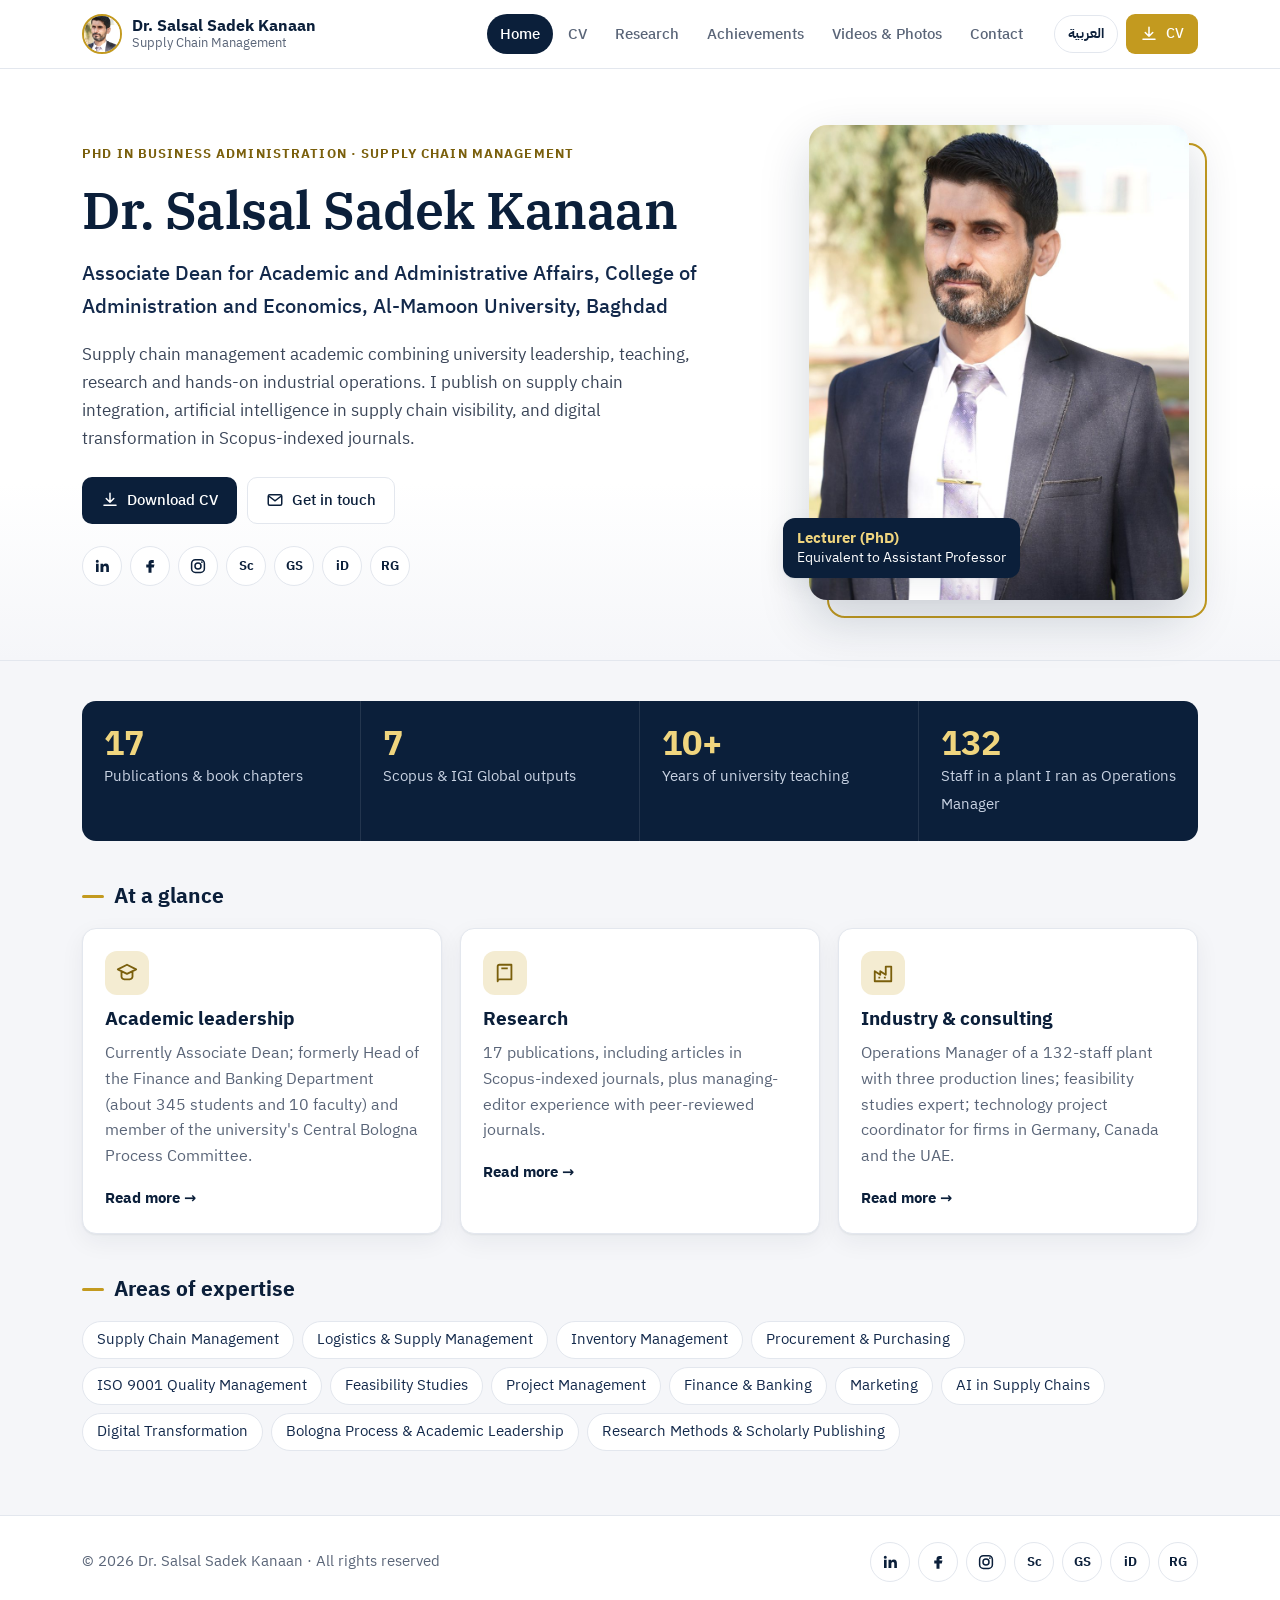
==== commit 633af3ce: "Add files via upload" ====
--- a/en/index.html
+++ b/en/index.html
@@ -3,9 +3,9 @@
 <head>
 <meta charset="utf-8">
 <meta name="viewport" content="width=device-width, initial-scale=1">
-<title>Dr. Salsal Sadeq Kanaan | Supply Chain Management Academic, Al-Mamoon University</title>
-<meta name="description" content="Official website of Dr. Salsal Sadeq Kanaan, PhD in Business Administration (Supply Chain Management) and Associate Dean of the College of Administration and Economics, Al-Mamoon University, Baghdad. CV, Scopus publications, achievements and videos.">
-<meta name="author" content="Salsal Sadeq Kanaan">
+<title>Dr. Salsal Sadek Kanaan | Supply Chain Management Academic, Al-Mamoon University</title>
+<meta name="description" content="Official website of Dr. Salsal Sadek Kanaan, PhD in Business Administration (Supply Chain Management) and Associate Dean of the College of Administration and Economics, Al-Mamoon University, Baghdad. CV, Scopus publications, achievements and videos.">
+<meta name="author" content="Salsal Sadek Kanaan">
 <meta name="robots" content="index, follow, max-image-preview:large">
 <!-- Google Search Console: paste the verification tag here -->
 <link rel="canonical" href="https://drsalsalkanaan.github.io/en/">
@@ -13,8 +13,8 @@
 <link rel="alternate" hreflang="en" href="https://drsalsalkanaan.github.io/en/">
 <link rel="alternate" hreflang="x-default" href="https://drsalsalkanaan.github.io/">
 <meta property="og:type" content="profile">
-<meta property="og:title" content="Dr. Salsal Sadeq Kanaan | Supply Chain Management Academic, Al-Mamoon University">
-<meta property="og:description" content="Official website of Dr. Salsal Sadeq Kanaan, PhD in Business Administration (Supply Chain Management) and Associate Dean of the College of Administration and Economics, Al-Mamoon University, Baghdad. CV, Scopus publications, achievements and videos.">
+<meta property="og:title" content="Dr. Salsal Sadek Kanaan | Supply Chain Management Academic, Al-Mamoon University">
+<meta property="og:description" content="Official website of Dr. Salsal Sadek Kanaan, PhD in Business Administration (Supply Chain Management) and Associate Dean of the College of Administration and Economics, Al-Mamoon University, Baghdad. CV, Scopus publications, achievements and videos.">
 <meta property="og:url" content="https://drsalsalkanaan.github.io/en/">
 <meta property="og:image" content="https://drsalsalkanaan.github.io/assets/img/og-image.jpg">
 <meta property="og:image:width" content="1200"><meta property="og:image:height" content="630">
@@ -27,12 +27,12 @@
 <link rel="preload" href="../assets/fonts/ibm-plex-sans-arabic-latin-400-normal.woff2" as="font" type="font/woff2" crossorigin>
 <link rel="stylesheet" href="../assets/css/style.css">
 <script>document.documentElement.classList.add('js')</script>
-<script type="application/ld+json">{"@context": "https://schema.org", "@graph": [{"@type": "Person", "@id": "https://drsalsalkanaan.github.io/#person", "name": "Salsal Sadeq Kanaan", "alternateName": ["Dr. Salsal Sadeq Kanaan", "Salsal Sadek Kanaan", "Salsal S. Kanaan", "Salsal Kanaan", "سلسل صادق كنعان", "د. سلسل صادق كنعان", "سلسل كنعان"], "honorificPrefix": "Dr.", "url": "https://drsalsalkanaan.github.io/", "image": "https://drsalsalkanaan.github.io/assets/img/portrait-hero.jpg", "jobTitle": "Associate Dean for Academic and Administrative Affairs", "description": "Official website of Dr. Salsal Sadeq Kanaan, PhD in Business Administration (Supply Chain Management) and Associate Dean of the College of Administration and Economics, Al-Mamoon University, Baghdad. CV, Scopus publications, achievements and videos.", "worksFor": {"@type": "CollegeOrUniversity", "name": "Al-Mamoon University", "alternateName": "جامعة المأمون", "address": {"@type": "PostalAddress", "addressLocality": "Baghdad", "addressCountry": "IQ"}}, "alumniOf": {"@type": "CollegeOrUniversity", "name": "Tartous University", "alternateName": "جامعة طرطوس"}, "hasCredential": {"@type": "EducationalOccupationalCredential", "credentialCategory": "degree", "name": "PhD in Business Administration (Supply Chain Management)"}, "knowsAbout": ["Supply Chain Management", "Logistics", "Procurement", "Inventory Management", "Feasibility Studies", "Project Management", "Finance and Banking", "Digital Transformation", "Artificial Intelligence in Supply Chains", "ISO 9001", "Academic Leadership", "إدارة سلسلة التوريد", "اللوجستيات", "دراسات الجدوى"], "knowsLanguage": ["ar", "en"], "email": "mailto:salsalkanaan1990@gmail.com", "sameAs": ["https://www.linkedin.com/in/dr-salsal-kanaan/", "https://www.facebook.com/salsal.sk/", "https://www.instagram.com/salsalkanaan/", "https://scholar.google.com/citations?user=IkMOCCoAAAAJ", "https://www.scopus.com/authid/detail.uri?authorId=60765984000", "https://orcid.org/0000-0002-7670-7403", "https://www.researchgate.net/profile/Salsal-Kanaan-3"]}, {"@type": "ProfilePage", "@id": "https://drsalsalkanaan.github.io/en/#page", "url": "https://drsalsalkanaan.github.io/en/", "name": "Dr. Salsal Sadeq Kanaan | Supply Chain Management Academic, Al-Mamoon University", "inLanguage": "en", "dateModified": "2026-11-08", "mainEntity": {"@id": "https://drsalsalkanaan.github.io/#person"}}, {"@type": "ScholarlyArticle", "headline": "Analysing the critical role of data governance in shaping Iraq's smart city future", "datePublished": "2026", "author": {"@id": "https://drsalsalkanaan.github.io/#person"}, "sameAs": "https://doi.org/10.1504/IJBIS.2026.153752"}, {"@type": "Chapter", "headline": "Assessing customer trust in AI-driven marketing: Strategies for enhanced customer experience", "datePublished": "2026", "author": {"@id": "https://drsalsalkanaan.github.io/#person"}, "sameAs": "https://doi.org/10.4018/979-8-2600-1508-7.ch005"}, {"@type": "ScholarlyArticle", "headline": "Supply chain integration based on big data, Internet of Things, marketing intelligence, and knowledge sharing: A case study of Snowa Company in Iran", "datePublished": "2025", "author": {"@id": "https://drsalsalkanaan.github.io/#person"}, "sameAs": "https://doi.org/10.1080/16258312.2025.2513214"}]}</script>
+<script type="application/ld+json">{"@context": "https://schema.org", "@graph": [{"@type": "Person", "@id": "https://drsalsalkanaan.github.io/#person", "name": "Salsal Sadek Kanaan", "alternateName": ["Dr. Salsal Sadek Kanaan", "Salsal Sadeq Kanaan", "Salsal S. Kanaan", "Salsal Kanaan", "سلسل صادق كنعان", "د. سلسل صادق كنعان", "سلسل كنعان"], "honorificPrefix": "Dr.", "url": "https://drsalsalkanaan.github.io/", "image": "https://drsalsalkanaan.github.io/assets/img/portrait-hero.jpg", "jobTitle": "Associate Dean for Academic and Administrative Affairs", "description": "Official website of Dr. Salsal Sadek Kanaan, PhD in Business Administration (Supply Chain Management) and Associate Dean of the College of Administration and Economics, Al-Mamoon University, Baghdad. CV, Scopus publications, achievements and videos.", "worksFor": {"@type": "CollegeOrUniversity", "name": "Al-Mamoon University", "alternateName": "جامعة المأمون", "address": {"@type": "PostalAddress", "addressLocality": "Baghdad", "addressCountry": "IQ"}}, "alumniOf": {"@type": "CollegeOrUniversity", "name": "Tartous University", "alternateName": "جامعة طرطوس"}, "hasCredential": {"@type": "EducationalOccupationalCredential", "credentialCategory": "degree", "name": "PhD in Business Administration (Supply Chain Management)"}, "knowsAbout": ["Supply Chain Management", "Logistics", "Procurement", "Inventory Management", "Feasibility Studies", "Project Management", "Finance and Banking", "Digital Transformation", "Artificial Intelligence in Supply Chains", "ISO 9001", "Academic Leadership", "إدارة سلسلة التوريد", "اللوجستيات", "دراسات الجدوى"], "knowsLanguage": ["ar", "en"], "email": "mailto:salsalkanaan1990@gmail.com", "sameAs": ["https://www.linkedin.com/in/dr-salsal-kanaan/", "https://www.facebook.com/salsal.sk/", "https://www.instagram.com/salsalkanaan/", "https://scholar.google.com/citations?user=IkMOCCoAAAAJ", "https://www.scopus.com/authid/detail.uri?authorId=60765984000", "https://orcid.org/0000-0002-7670-7403", "https://www.researchgate.net/profile/Salsal-Kanaan-3"]}, {"@type": "ProfilePage", "@id": "https://drsalsalkanaan.github.io/en/#page", "url": "https://drsalsalkanaan.github.io/en/", "name": "Dr. Salsal Sadek Kanaan | Supply Chain Management Academic, Al-Mamoon University", "inLanguage": "en", "dateModified": "2026-11-08", "mainEntity": {"@id": "https://drsalsalkanaan.github.io/#person"}}, {"@type": "ScholarlyArticle", "headline": "Analysing the critical role of data governance in shaping Iraq's smart city future", "datePublished": "2026", "author": {"@id": "https://drsalsalkanaan.github.io/#person"}, "sameAs": "https://doi.org/10.1504/IJBIS.2026.153752"}, {"@type": "Chapter", "headline": "Assessing customer trust in AI-driven marketing: Strategies for enhanced customer experience", "datePublished": "2026", "author": {"@id": "https://drsalsalkanaan.github.io/#person"}, "sameAs": "https://doi.org/10.4018/979-8-2600-1508-7.ch005"}, {"@type": "ScholarlyArticle", "headline": "Supply chain integration based on big data, Internet of Things, marketing intelligence, and knowledge sharing: A case study of Snowa Company in Iran", "datePublished": "2025", "author": {"@id": "https://drsalsalkanaan.github.io/#person"}, "sameAs": "https://doi.org/10.1080/16258312.2025.2513214"}]}</script>
 </head>
 <body>
 <header class="site-header">
  <div class="wrap hbar">
-  <a class="brand" href="#home" data-tab="home"><img src="../assets/img/avatar.jpg" alt="" width="40" height="40"><span><b>Dr. Salsal Sadeq Kanaan</b><small>Supply Chain Management</small></span></a>
+  <a class="brand" href="#home" data-tab="home"><img src="../assets/img/avatar.jpg" alt="" width="40" height="40"><span><b>Dr. Salsal Sadek Kanaan</b><small>Supply Chain Management</small></span></a>
   <nav class="tabs" role="tablist" aria-label="Sections"><a class="tab" href="#home" data-tab="home" role="tab" aria-selected="true" aria-controls="home">Home</a><a class="tab" href="#cv" data-tab="cv" role="tab" aria-selected="false" aria-controls="cv">CV</a><a class="tab" href="#research" data-tab="research" role="tab" aria-selected="false" aria-controls="research">Research</a><a class="tab" href="#achievements" data-tab="achievements" role="tab" aria-selected="false" aria-controls="achievements">Achievements</a><a class="tab" href="#media" data-tab="media" role="tab" aria-selected="false" aria-controls="media">Videos & Photos</a><a class="tab" href="#contact" data-tab="contact" role="tab" aria-selected="false" aria-controls="contact">Contact</a></nav>
   <div class="hactions"><a class="lang" href="../" hreflang="ar" lang="ar">العربية</a>
   <a class="btn btn-gold btn-sm" href="../assets/cv/Salsal-Kanaan-CV-EN.pdf" download><svg viewBox="0 0 24 24" aria-hidden="true"><path d="M12 3v12m0 0-5-5m5 5 5-5M4 19h16" fill="none" stroke="currentColor" stroke-width="2" stroke-linecap="round" stroke-linejoin="round"/></svg><span>CV</span></a></div>
@@ -44,14 +44,14 @@
  <div class="hero"><div class="wrap hero-grid">
   <div>
    <span class="eyebrow">PhD in Business Administration · Supply Chain Management</span>
-   <h1>Dr. Salsal Sadeq Kanaan</h1>
+   <h1>Dr. Salsal Sadek Kanaan</h1>
    <p class="role">Associate Dean for Academic and Administrative Affairs, College of Administration and Economics, Al-Mamoon University, Baghdad</p>
    <p class="lead">Supply chain management academic combining university leadership, teaching, research and hands-on industrial operations. I publish on supply chain integration, artificial intelligence in supply chain visibility, and digital transformation in Scopus-indexed journals.</p>
    <div class="ctas"><a class="btn btn-primary" href="../assets/cv/Salsal-Kanaan-CV-EN.pdf" download><svg viewBox="0 0 24 24" aria-hidden="true"><path d="M12 3v12m0 0-5-5m5 5 5-5M4 19h16" fill="none" stroke="currentColor" stroke-width="2" stroke-linecap="round" stroke-linejoin="round"/></svg>Download CV</a>
    <a class="btn btn-ghost" href="#contact" data-goto="contact"><svg viewBox="0 0 24 24" aria-hidden="true"><rect x="3" y="5" width="18" height="14" rx="2" fill="none" stroke="currentColor" stroke-width="2"/><path d="m4 7 8 6 8-6" fill="none" stroke="currentColor" stroke-width="2"/></svg>Get in touch</a></div>
    <div class="socials"><a class="soc" href="https://www.linkedin.com/in/dr-salsal-kanaan/" target="_blank" rel="me noopener" aria-label="LinkedIn" title="LinkedIn"><svg viewBox="0 0 24 24" aria-hidden="true"><path d="M4 9h3.5v11H4zM5.7 3.5a2 2 0 1 1 0 4 2 2 0 0 1 0-4zM10 9h3.4v1.6c.5-.9 1.7-1.9 3.5-1.9 3.6 0 4.3 2.3 4.3 5.4V20h-3.5v-5.2c0-1.3 0-2.9-1.8-2.9s-2.1 1.4-2.1 2.8V20H10z" fill="currentColor"/></svg></a><a class="soc" href="https://www.facebook.com/salsal.sk/" target="_blank" rel="me noopener" aria-label="Facebook" title="Facebook"><svg viewBox="0 0 24 24" aria-hidden="true"><path d="M14 8h3V4h-3a4 4 0 0 0-4 4v2H7v4h3v7h4v-7h3l1-4h-4V8z" fill="currentColor"/></svg></a><a class="soc" href="https://www.instagram.com/salsalkanaan/" target="_blank" rel="me noopener" aria-label="Instagram" title="Instagram"><svg viewBox="0 0 24 24" aria-hidden="true"><rect x="3.5" y="3.5" width="17" height="17" rx="5" fill="none" stroke="currentColor" stroke-width="2"/><circle cx="12" cy="12" r="4" fill="none" stroke="currentColor" stroke-width="2"/><circle cx="17.2" cy="6.8" r="1.2" fill="currentColor"/></svg></a><a class="soc" href="https://www.scopus.com/authid/detail.uri?authorId=60765984000" target="_blank" rel="me noopener" aria-label="Scopus" title="Scopus">Sc</a><a class="soc" href="https://scholar.google.com/citations?user=IkMOCCoAAAAJ" target="_blank" rel="me noopener" aria-label="Google Scholar" title="Google Scholar">GS</a><a class="soc" href="https://orcid.org/0000-0002-7670-7403" target="_blank" rel="me noopener" aria-label="ORCID" title="ORCID">iD</a><a class="soc" href="https://www.researchgate.net/profile/Salsal-Kanaan-3" target="_blank" rel="me noopener" aria-label="ResearchGate" title="ResearchGate">RG</a></div>
   </div>
-  <div class="portrait"><img src="../assets/img/portrait-hero.jpg" alt="Dr. Salsal Sadeq Kanaan" width="900" height="1125" fetchpriority="high">
+  <div class="portrait"><img src="../assets/img/portrait-hero.jpg" alt="Dr. Salsal Sadek Kanaan" width="900" height="1125" fetchpriority="high">
    <div class="badge-float"><b>Lecturer (PhD)</b>Equivalent to Assistant Professor</div></div>
  </div></div>
  <div class="wrap">
@@ -122,7 +122,7 @@
 </div></section>
 
 </main>
-<footer class="site-footer"><div class="wrap"><span>© <span id="year">2026</span> Dr. Salsal Sadeq Kanaan · All rights reserved</span><div class="socials"><a class="soc" href="https://www.linkedin.com/in/dr-salsal-kanaan/" target="_blank" rel="me noopener" aria-label="LinkedIn" title="LinkedIn"><svg viewBox="0 0 24 24" aria-hidden="true"><path d="M4 9h3.5v11H4zM5.7 3.5a2 2 0 1 1 0 4 2 2 0 0 1 0-4zM10 9h3.4v1.6c.5-.9 1.7-1.9 3.5-1.9 3.6 0 4.3 2.3 4.3 5.4V20h-3.5v-5.2c0-1.3 0-2.9-1.8-2.9s-2.1 1.4-2.1 2.8V20H10z" fill="currentColor"/></svg></a><a class="soc" href="https://www.facebook.com/salsal.sk/" target="_blank" rel="me noopener" aria-label="Facebook" title="Facebook"><svg viewBox="0 0 24 24" aria-hidden="true"><path d="M14 8h3V4h-3a4 4 0 0 0-4 4v2H7v4h3v7h4v-7h3l1-4h-4V8z" fill="currentColor"/></svg></a><a class="soc" href="https://www.instagram.com/salsalkanaan/" target="_blank" rel="me noopener" aria-label="Instagram" title="Instagram"><svg viewBox="0 0 24 24" aria-hidden="true"><rect x="3.5" y="3.5" width="17" height="17" rx="5" fill="none" stroke="currentColor" stroke-width="2"/><circle cx="12" cy="12" r="4" fill="none" stroke="currentColor" stroke-width="2"/><circle cx="17.2" cy="6.8" r="1.2" fill="currentColor"/></svg></a><a class="soc" href="https://www.scopus.com/authid/detail.uri?authorId=60765984000" target="_blank" rel="me noopener" aria-label="Scopus" title="Scopus">Sc</a><a class="soc" href="https://scholar.google.com/citations?user=IkMOCCoAAAAJ" target="_blank" rel="me noopener" aria-label="Google Scholar" title="Google Scholar">GS</a><a class="soc" href="https://orcid.org/0000-0002-7670-7403" target="_blank" rel="me noopener" aria-label="ORCID" title="ORCID">iD</a><a class="soc" href="https://www.researchgate.net/profile/Salsal-Kanaan-3" target="_blank" rel="me noopener" aria-label="ResearchGate" title="ResearchGate">RG</a></div></div></footer>
+<footer class="site-footer"><div class="wrap"><span>© <span id="year">2026</span> Dr. Salsal Sadek Kanaan · All rights reserved</span><div class="socials"><a class="soc" href="https://www.linkedin.com/in/dr-salsal-kanaan/" target="_blank" rel="me noopener" aria-label="LinkedIn" title="LinkedIn"><svg viewBox="0 0 24 24" aria-hidden="true"><path d="M4 9h3.5v11H4zM5.7 3.5a2 2 0 1 1 0 4 2 2 0 0 1 0-4zM10 9h3.4v1.6c.5-.9 1.7-1.9 3.5-1.9 3.6 0 4.3 2.3 4.3 5.4V20h-3.5v-5.2c0-1.3 0-2.9-1.8-2.9s-2.1 1.4-2.1 2.8V20H10z" fill="currentColor"/></svg></a><a class="soc" href="https://www.facebook.com/salsal.sk/" target="_blank" rel="me noopener" aria-label="Facebook" title="Facebook"><svg viewBox="0 0 24 24" aria-hidden="true"><path d="M14 8h3V4h-3a4 4 0 0 0-4 4v2H7v4h3v7h4v-7h3l1-4h-4V8z" fill="currentColor"/></svg></a><a class="soc" href="https://www.instagram.com/salsalkanaan/" target="_blank" rel="me noopener" aria-label="Instagram" title="Instagram"><svg viewBox="0 0 24 24" aria-hidden="true"><rect x="3.5" y="3.5" width="17" height="17" rx="5" fill="none" stroke="currentColor" stroke-width="2"/><circle cx="12" cy="12" r="4" fill="none" stroke="currentColor" stroke-width="2"/><circle cx="17.2" cy="6.8" r="1.2" fill="currentColor"/></svg></a><a class="soc" href="https://www.scopus.com/authid/detail.uri?authorId=60765984000" target="_blank" rel="me noopener" aria-label="Scopus" title="Scopus">Sc</a><a class="soc" href="https://scholar.google.com/citations?user=IkMOCCoAAAAJ" target="_blank" rel="me noopener" aria-label="Google Scholar" title="Google Scholar">GS</a><a class="soc" href="https://orcid.org/0000-0002-7670-7403" target="_blank" rel="me noopener" aria-label="ORCID" title="ORCID">iD</a><a class="soc" href="https://www.researchgate.net/profile/Salsal-Kanaan-3" target="_blank" rel="me noopener" aria-label="ResearchGate" title="ResearchGate">RG</a></div></div></footer>
 <dialog id="lightbox" class="lightbox"><button type="button" aria-label="Close">×</button><img src="" alt=""><p></p></dialog>
 <script src="../assets/js/main.js" defer></script>
 </body>
